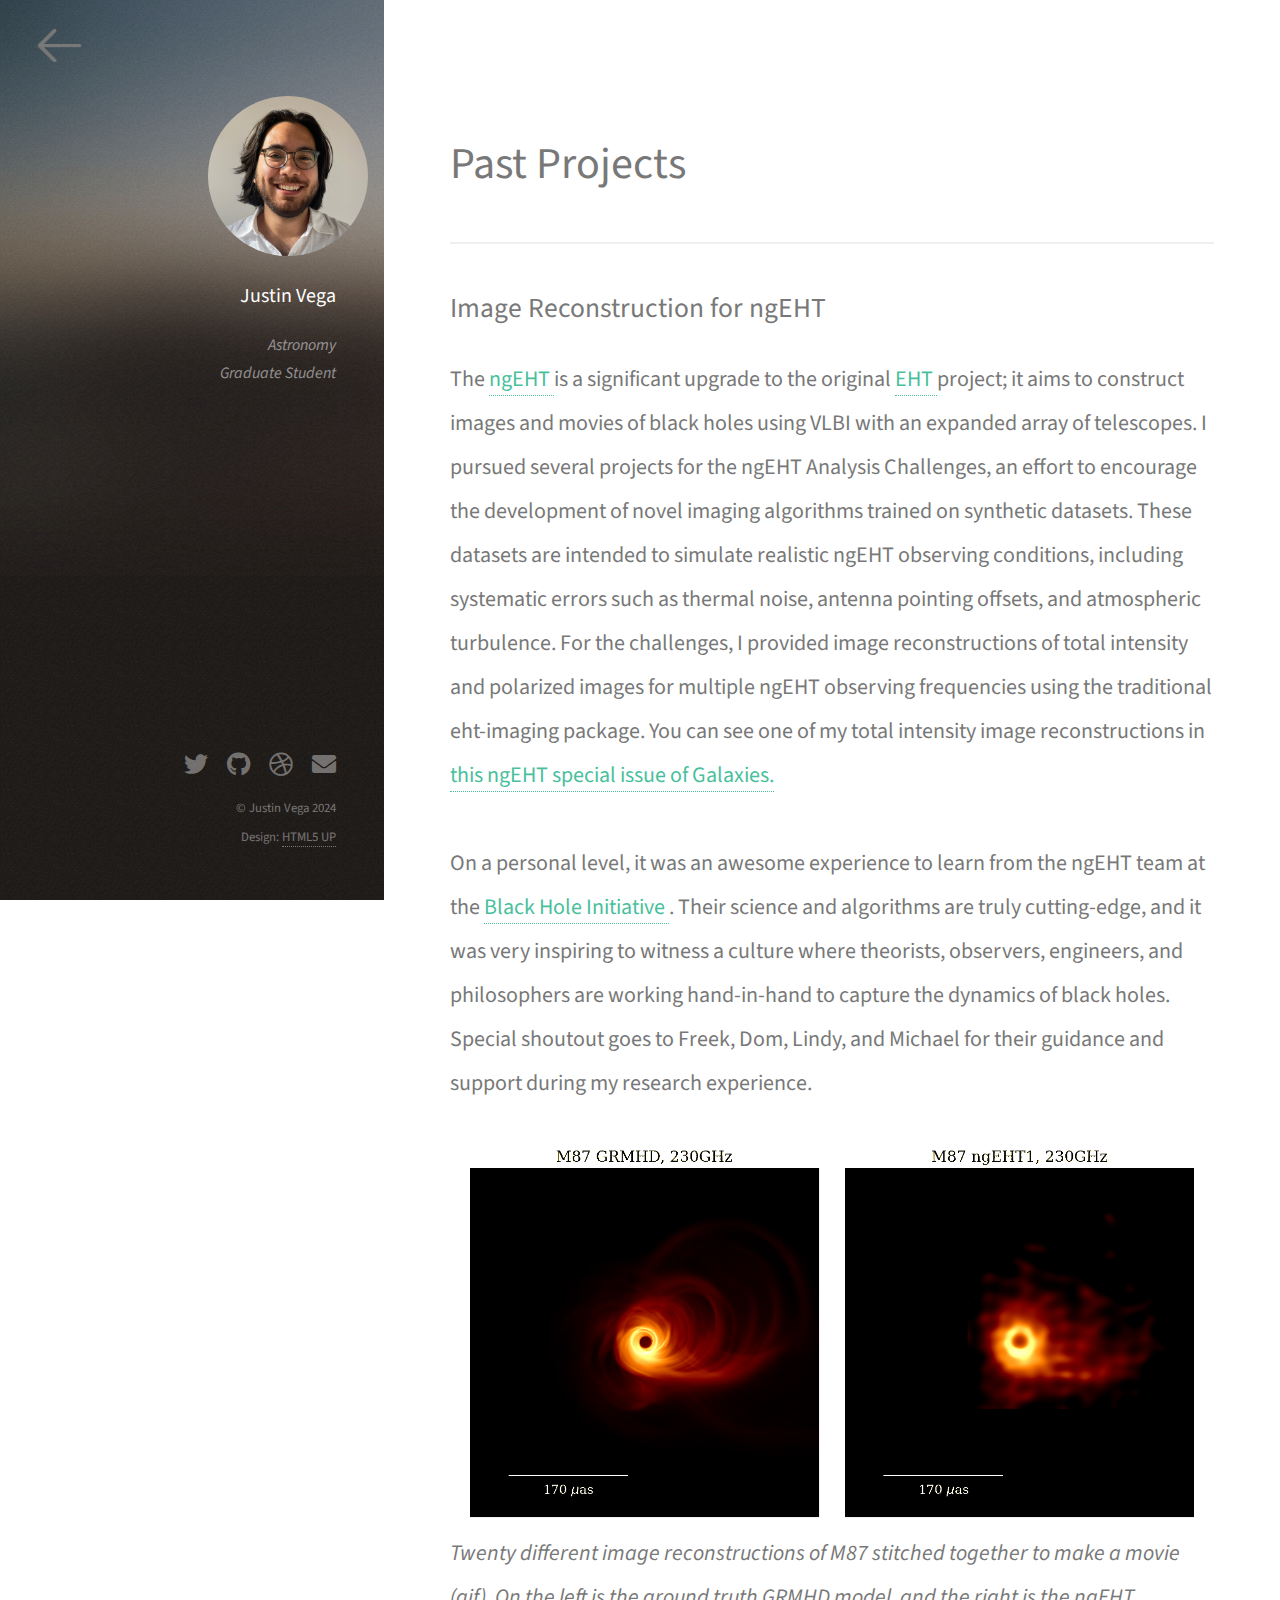
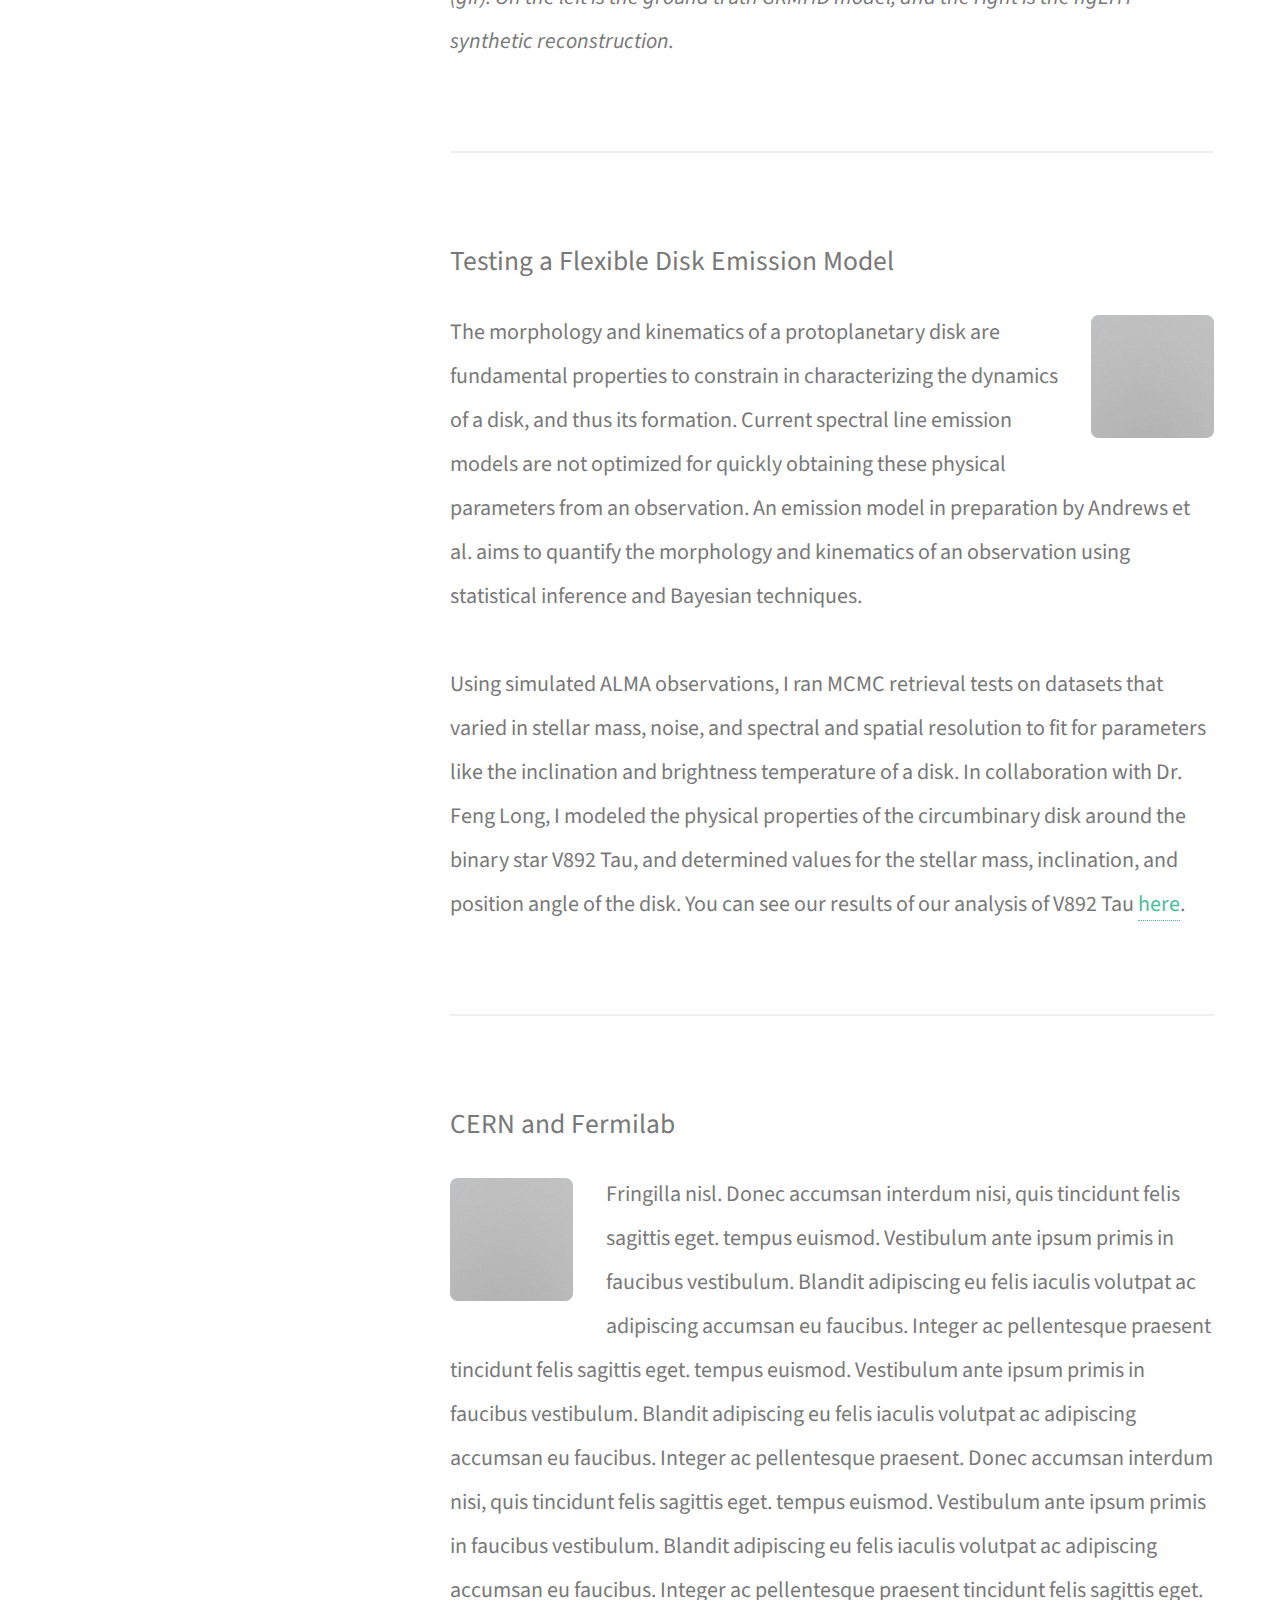
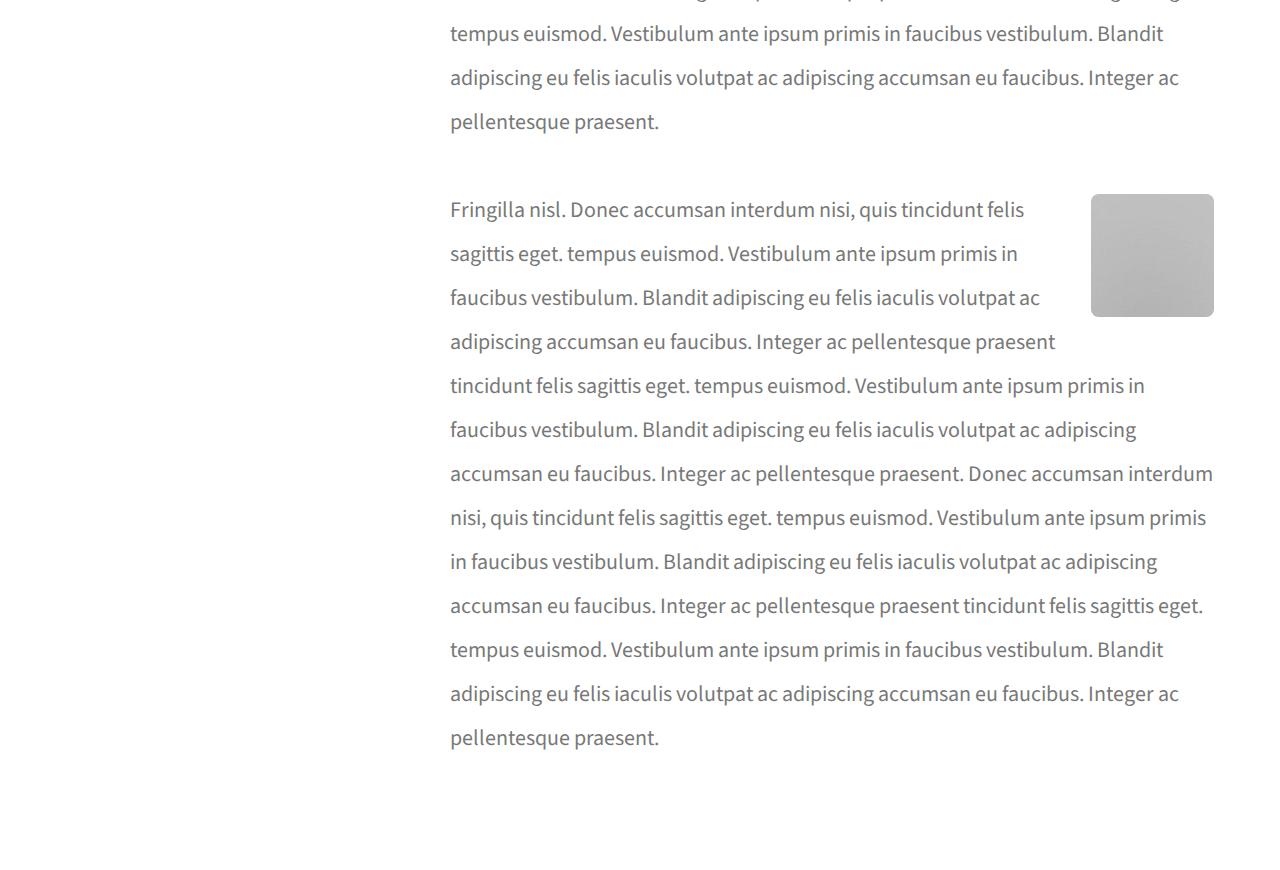
==== research.html @ 3cb940a0 "init" ====
<!DOCTYPE HTML>
<!--
	Strata by HTML5 UP
	html5up.net | @ajlkn
	Free for personal and commercial use under the CCA 3.0 license (html5up.net/license)
-->
<html>
	<head>
		<title>Research</title>
		<meta charset="utf-8" />
		<meta name="viewport" content="width=device-width, initial-scale=1, user-scalable=no" />
		<link rel="stylesheet" href="assets/css/main.css" />
	</head>
	<body class="is-preload">

		<!-- Header -->
		<header id="header">
			<div class="inner">
				<a href="#" class="image avatar"><img src="images/justin.jpg" alt="" /></a>
				<h3>Justin Vega</h3>
				<it>Astronomy<br>Graduate Student</it>
			</div>
		</header>

		<!-- Main -->
			<div id="main">
				<h1><b>Past Projects</b></h1>
				<button class="backbutton" onclick="history.back()"><img src="assets/icons/backarrow.png"></button>
				<section id="EHT">
                    <h3>Image Reconstruction for ngEHT</h3>
                    <p>The <a href="https://ngeht.org/"> ngEHT </a> is a significant upgrade to the original <a href="https://eventhorizontelescope.org/"> EHT </a>project; it aims to construct images and movies of black holes
					using VLBI with an expanded array of telescopes. I pursued several projects for the 
					ngEHT Analysis Challenges, an effort to encourage the development of novel imaging 
					algorithms trained on synthetic datasets. These datasets are intended to simulate 
					realistic ngEHT observing conditions, including systematic errors such as thermal 
					noise, antenna pointing offsets, and atmospheric turbulence. For the challenges, I 
					provided image reconstructions of total intensity and polarized images for multiple 
					ngEHT observing frequencies using the traditional eht-imaging package. You can see one 
					of my total intensity image reconstructions in <a href="https://www.mdpi.com/2075-4434/11/1/12#:~:text=The%20ngEHT%20Analysis%20Challenges%20aim,EHT%20Imaging%20Challenges%20%5B20%5D.">
						this ngEHT special issue of Galaxies. </a>
				
					<br><br>

					On a personal level, it was an awesome experience to learn from the ngEHT team at the <a href="https://bhi.fas.harvard.edu/"> Black Hole Initiative </a>.
					Their science and algorithms are truly cutting-edge, and it was very inspiring to witness a culture where 
					theorists, observers, engineers, and philosophers are working hand-in-hand to capture the dynamics of black holes. 
					Special shoutout goes to Freek, Dom, Lindy, and Michael for their guidance and support during my research experience. 
				</p>
				<div class="box alt">
					<div class="row">
						<img class= "research-img" src="images/fulls/M87_230GHz_ch2.gif" alt="" />
				<p><it>Twenty different image reconstructions of M87 stitched together to make a movie (gif). On the left is the ground truth GRMHD model, and the right is the ngEHT synthetic reconstruction.</it></p>
					</div>
				</div>
				</span>
                </section>

                <section id="disk">
                    <h3>Testing a Flexible Disk Emission Model</h3>
                    <p><span class="image right"><img src="images/avatar.jpg" alt="" />
					</span>The morphology and kinematics of a protoplanetary disk are fundamental properties to constrain in characterizing 
					the dynamics of a disk, and thus its formation. Current spectral line emission models are not optimized for quickly 
					obtaining these physical parameters from an observation. An emission model in preparation by Andrews et al. aims to 
					quantify the morphology and kinematics of an observation using statistical inference and Bayesian techniques. <br> <br>

					Using simulated ALMA observations, I ran MCMC retrieval tests on datasets that varied in stellar mass, noise, and spectral 
					and spatial resolution to fit for parameters like the inclination and brightness temperature of a disk. In collaboration with 
					Dr. Feng Long, I modeled the physical properties of the circumbinary disk around the binary star V892 Tau, and determined values 
					for the stellar mass, inclination, and position angle of the disk. You can see our results of our analysis of V892 Tau <a href="https://iopscience.iop.org/article/10.3847/1538-4357/abff53">here</a>.</p>
                </section>

                <section id="exp-hep">
                    <h3>CERN and Fermilab</h3>
                    <p><span class="image left"><img src="images/avatar.jpg" alt="" /></span>Fringilla nisl. Donec accumsan interdum nisi, quis tincidunt felis sagittis eget. tempus euismod. Vestibulum ante ipsum primis in faucibus vestibulum. Blandit adipiscing eu felis iaculis volutpat ac adipiscing accumsan eu faucibus. Integer ac pellentesque praesent tincidunt felis sagittis eget. tempus euismod. Vestibulum ante ipsum primis in faucibus vestibulum. Blandit adipiscing eu felis iaculis volutpat ac adipiscing accumsan eu faucibus. Integer ac pellentesque praesent. Donec accumsan interdum nisi, quis tincidunt felis sagittis eget. tempus euismod. Vestibulum ante ipsum primis in faucibus vestibulum. Blandit adipiscing eu felis iaculis volutpat ac adipiscing accumsan eu faucibus. Integer ac pellentesque praesent tincidunt felis sagittis eget. tempus euismod. Vestibulum ante ipsum primis in faucibus vestibulum. Blandit adipiscing eu felis iaculis volutpat ac adipiscing accumsan eu faucibus. Integer ac pellentesque praesent.</p>
                    <p><span class="image right"><img src="images/avatar.jpg" alt="" /></span>Fringilla nisl. Donec accumsan interdum nisi, quis tincidunt felis sagittis eget. tempus euismod. Vestibulum ante ipsum primis in faucibus vestibulum. Blandit adipiscing eu felis iaculis volutpat ac adipiscing accumsan eu faucibus. Integer ac pellentesque praesent tincidunt felis sagittis eget. tempus euismod. Vestibulum ante ipsum primis in faucibus vestibulum. Blandit adipiscing eu felis iaculis volutpat ac adipiscing accumsan eu faucibus. Integer ac pellentesque praesent. Donec accumsan interdum nisi, quis tincidunt felis sagittis eget. tempus euismod. Vestibulum ante ipsum primis in faucibus vestibulum. Blandit adipiscing eu felis iaculis volutpat ac adipiscing accumsan eu faucibus. Integer ac pellentesque praesent tincidunt felis sagittis eget. tempus euismod. Vestibulum ante ipsum primis in faucibus vestibulum. Blandit adipiscing eu felis iaculis volutpat ac adipiscing accumsan eu faucibus. Integer ac pellentesque praesent.</p>
                </section>

				<!-- Four -->
				<!--
					<section id="four">
						<h2>Elements</h2>

						<section>
							<h4>Text</h4>
							<p>This is <b>bold</b> and this is <strong>strong</strong>. This is <i>italic</i> and this is <em>emphasized</em>.
							This is <sup>superscript</sup> text and this is <sub>subscript</sub> text.
							This is <u>underlined</u> and this is code: <code>for (;;) { ... }</code>. Finally, <a href="#">this is a link</a>.</p>
							<hr />
							<header>
								<h4>Heading with a Subtitle</h4>
								<p>Lorem ipsum dolor sit amet nullam id egestas urna aliquam</p>
							</header>
							<p>Nunc lacinia ante nunc ac lobortis. Interdum adipiscing gravida odio porttitor sem non mi integer non faucibus ornare mi ut ante amet placerat aliquet. Volutpat eu sed ante lacinia sapien lorem accumsan varius montes viverra nibh in adipiscing blandit tempus accumsan.</p>
							<header>
								<h5>Heading with a Subtitle</h5>
								<p>Lorem ipsum dolor sit amet nullam id egestas urna aliquam</p>
							</header>
							<p>Nunc lacinia ante nunc ac lobortis. Interdum adipiscing gravida odio porttitor sem non mi integer non faucibus ornare mi ut ante amet placerat aliquet. Volutpat eu sed ante lacinia sapien lorem accumsan varius montes viverra nibh in adipiscing blandit tempus accumsan.</p>
							<hr />
							<h2>Heading Level 2</h2>
							<h3>Heading Level 3</h3>
							<h4>Heading Level 4</h4>
							<h5>Heading Level 5</h5>
							<h6>Heading Level 6</h6>
							<hr />
							<h5>Blockquote</h5>
							<blockquote>Fringilla nisl. Donec accumsan interdum nisi, quis tincidunt felis sagittis eget tempus euismod. Vestibulum ante ipsum primis in faucibus vestibulum. Blandit adipiscing eu felis iaculis volutpat ac adipiscing accumsan faucibus. Vestibulum ante ipsum primis in faucibus lorem ipsum dolor sit amet nullam adipiscing eu felis.</blockquote>
							<h5>Preformatted</h5>
							<pre><code>i = 0;

while (!deck.isInOrder()) {
print 'Iteration ' + i;
deck.shuffle();
i++;
}

print 'It took ' + i + ' iterations to sort the deck.';</code></pre>
						</section>

						<section>
							<h4>Lists</h4>
							<div class="row">
								<div class="col-6 col-12-xsmall">
									<h5>Unordered</h5>
									<ul>
										<li>Dolor pulvinar etiam magna etiam.</li>
										<li>Sagittis adipiscing lorem eleifend.</li>
										<li>Felis enim feugiat dolore viverra.</li>
									</ul>
									<h5>Alternate</h5>
									<ul class="alt">
										<li>Dolor pulvinar etiam magna etiam.</li>
										<li>Sagittis adipiscing lorem eleifend.</li>
										<li>Felis enim feugiat dolore viverra.</li>
									</ul>
								</div>
								<div class="col-6 col-12-xsmall">
									<h5>Ordered</h5>
									<ol>
										<li>Dolor pulvinar etiam magna etiam.</li>
										<li>Etiam vel felis at lorem sed viverra.</li>
										<li>Felis enim feugiat dolore viverra.</li>
										<li>Dolor pulvinar etiam magna etiam.</li>
										<li>Etiam vel felis at lorem sed viverra.</li>
										<li>Felis enim feugiat dolore viverra.</li>
									</ol>
									<h5>Icons</h5>
									<ul class="icons">
										<li><a href="#" class="icon brands fa-twitter"><span class="label">Twitter</span></a></li>
										<li><a href="#" class="icon brands fa-facebook-f"><span class="label">Facebook</span></a></li>
										<li><a href="#" class="icon brands fa-instagram"><span class="label">Instagram</span></a></li>
										<li><a href="#" class="icon brands fa-github"><span class="label">Github</span></a></li>
										<li><a href="#" class="icon brands fa-dribbble"><span class="label">Dribbble</span></a></li>
										<li><a href="#" class="icon brands fa-tumblr"><span class="label">Tumblr</span></a></li>
									</ul>
								</div>
							</div>
							<h5>Actions</h5>
							<ul class="actions">
								<li><a href="#" class="button primary">Default</a></li>
								<li><a href="#" class="button">Default</a></li>
							</ul>
							<ul class="actions small">
								<li><a href="#" class="button primary small">Small</a></li>
								<li><a href="#" class="button small">Small</a></li>
							</ul>
							<div class="row">
								<div class="col-6 col-12-small">
									<ul class="actions stacked">
										<li><a href="#" class="button primary">Default</a></li>
										<li><a href="#" class="button">Default</a></li>
									</ul>
								</div>
								<div class="col-6 col-12-small">
									<ul class="actions stacked">
										<li><a href="#" class="button primary small">Small</a></li>
										<li><a href="#" class="button small">Small</a></li>
									</ul>
								</div>
								<div class="col-6 col-12-small">
									<ul class="actions stacked">
										<li><a href="#" class="button primary fit">Default</a></li>
										<li><a href="#" class="button fit">Default</a></li>
									</ul>
								</div>
								<div class="col-6 col-12-small">
									<ul class="actions stacked">
										<li><a href="#" class="button primary small fit">Small</a></li>
										<li><a href="#" class="button small fit">Small</a></li>
									</ul>
								</div>
							</div>
						</section>

						<section>
							<h4>Table</h4>
							<h5>Default</h5>
							<div class="table-wrapper">
								<table>
									<thead>
										<tr>
											<th>Name</th>
											<th>Description</th>
											<th>Price</th>
										</tr>
									</thead>
									<tbody>
										<tr>
											<td>Item One</td>
											<td>Ante turpis integer aliquet porttitor.</td>
											<td>29.99</td>
										</tr>
										<tr>
											<td>Item Two</td>
											<td>Vis ac commodo adipiscing arcu aliquet.</td>
											<td>19.99</td>
										</tr>
										<tr>
											<td>Item Three</td>
											<td> Morbi faucibus arcu accumsan lorem.</td>
											<td>29.99</td>
										</tr>
										<tr>
											<td>Item Four</td>
											<td>Vitae integer tempus condimentum.</td>
											<td>19.99</td>
										</tr>
										<tr>
											<td>Item Five</td>
											<td>Ante turpis integer aliquet porttitor.</td>
											<td>29.99</td>
										</tr>
									</tbody>
									<tfoot>
										<tr>
											<td colspan="2"></td>
											<td>100.00</td>
										</tr>
									</tfoot>
								</table>
							</div>

							<h5>Alternate</h5>
							<div class="table-wrapper">
								<table class="alt">
									<thead>
										<tr>
											<th>Name</th>
											<th>Description</th>
											<th>Price</th>
										</tr>
									</thead>
									<tbody>
										<tr>
											<td>Item One</td>
											<td>Ante turpis integer aliquet porttitor.</td>
											<td>29.99</td>
										</tr>
										<tr>
											<td>Item Two</td>
											<td>Vis ac commodo adipiscing arcu aliquet.</td>
											<td>19.99</td>
										</tr>
										<tr>
											<td>Item Three</td>
											<td> Morbi faucibus arcu accumsan lorem.</td>
											<td>29.99</td>
										</tr>
										<tr>
											<td>Item Four</td>
											<td>Vitae integer tempus condimentum.</td>
											<td>19.99</td>
										</tr>
										<tr>
											<td>Item Five</td>
											<td>Ante turpis integer aliquet porttitor.</td>
											<td>29.99</td>
										</tr>
									</tbody>
									<tfoot>
										<tr>
											<td colspan="2"></td>
											<td>100.00</td>
										</tr>
									</tfoot>
								</table>
							</div>
						</section>

						<section>
							<h4>Buttons</h4>
							<ul class="actions">
								<li><a href="#" class="button primary">Primary</a></li>
								<li><a href="#" class="button">Default</a></li>
							</ul>
							<ul class="actions">
								<li><a href="#" class="button large">Large</a></li>
								<li><a href="#" class="button">Default</a></li>
								<li><a href="#" class="button small">Small</a></li>
							</ul>
							<ul class="actions fit">
								<li><a href="#" class="button primary fit">Fit</a></li>
								<li><a href="#" class="button fit">Fit</a></li>
							</ul>
							<ul class="actions fit small">
								<li><a href="#" class="button primary fit small">Fit + Small</a></li>
								<li><a href="#" class="button fit small">Fit + Small</a></li>
							</ul>
							<ul class="actions">
								<li><a href="#" class="button primary icon solid fa-download">Icon</a></li>
								<li><a href="#" class="button icon solid fa-download">Icon</a></li>
							</ul>
							<ul class="actions">
								<li><span class="button primary disabled">Primary</span></li>
								<li><span class="button disabled">Default</span></li>
							</ul>
						</section>

						<section>
							<h4>Form</h4>
							<form method="post" action="#">
								<div class="row gtr-uniform gtr-50">
									<div class="col-6 col-12-xsmall">
										<input type="text" name="demo-name" id="demo-name" value="" placeholder="Name" />
									</div>
									<div class="col-6 col-12-xsmall">
										<input type="email" name="demo-email" id="demo-email" value="" placeholder="Email" />
									</div>
									<div class="col-12">
										<select name="demo-category" id="demo-category">
											<option value="">- Category -</option>
											<option value="1">Manufacturing</option>
											<option value="1">Shipping</option>
											<option value="1">Administration</option>
											<option value="1">Human Resources</option>
										</select>
									</div>
									<div class="col-4 col-12-small">
										<input type="radio" id="demo-priority-low" name="demo-priority" checked>
										<label for="demo-priority-low">Low Priority</label>
									</div>
									<div class="col-4 col-12-small">
										<input type="radio" id="demo-priority-normal" name="demo-priority">
										<label for="demo-priority-normal">Normal Priority</label>
									</div>
									<div class="col-4 col-12-small">
										<input type="radio" id="demo-priority-high" name="demo-priority">
										<label for="demo-priority-high">High Priority</label>
									</div>
									<div class="col-6 col-12-small">
										<input type="checkbox" id="demo-copy" name="demo-copy">
										<label for="demo-copy">Email me a copy of this message</label>
									</div>
									<div class="col-6 col-12-small">
										<input type="checkbox" id="demo-human" name="demo-human" checked>
										<label for="demo-human">I am a human and not a robot</label>
									</div>
									<div class="col-12">
										<textarea name="demo-message" id="demo-message" placeholder="Enter your message" rows="6"></textarea>
									</div>
									<div class="col-12">
										<ul class="actions">
											<li><input type="submit" value="Send Message" class="primary" /></li>
											<li><input type="reset" value="Reset" /></li>
										</ul>
									</div>
								</div>
							</form>
						</section>

						<section>
							<h4>Image</h4>
							<h5>Fit</h5>
							<div class="box alt">
								<div class="row gtr-50 gtr-uniform">
									<div class="col-12"><span class="image fit"><img src="images/fulls/05.jpg" alt="" /></span></div>
									<div class="col-4"><span class="image fit"><img src="images/thumbs/01.jpg" alt="" /></span></div>
									<div class="col-4"><span class="image fit"><img src="images/thumbs/02.jpg" alt="" /></span></div>
									<div class="col-4"><span class="image fit"><img src="images/thumbs/03.jpg" alt="" /></span></div>
									<div class="col-4"><span class="image fit"><img src="images/thumbs/04.jpg" alt="" /></span></div>
									<div class="col-4"><span class="image fit"><img src="images/thumbs/05.jpg" alt="" /></span></div>
									<div class="col-4"><span class="image fit"><img src="images/thumbs/06.jpg" alt="" /></span></div>
									<div class="col-4"><span class="image fit"><img src="images/thumbs/03.jpg" alt="" /></span></div>
									<div class="col-4"><span class="image fit"><img src="images/thumbs/02.jpg" alt="" /></span></div>
									<div class="col-4"><span class="image fit"><img src="images/thumbs/01.jpg" alt="" /></span></div>
								</div>
							</div>
							<h5>Left &amp; Right</h5>
							<p><span class="image left"><img src="images/avatar.jpg" alt="" /></span>Fringilla nisl. Donec accumsan interdum nisi, quis tincidunt felis sagittis eget. tempus euismod. Vestibulum ante ipsum primis in faucibus vestibulum. Blandit adipiscing eu felis iaculis volutpat ac adipiscing accumsan eu faucibus. Integer ac pellentesque praesent tincidunt felis sagittis eget. tempus euismod. Vestibulum ante ipsum primis in faucibus vestibulum. Blandit adipiscing eu felis iaculis volutpat ac adipiscing accumsan eu faucibus. Integer ac pellentesque praesent. Donec accumsan interdum nisi, quis tincidunt felis sagittis eget. tempus euismod. Vestibulum ante ipsum primis in faucibus vestibulum. Blandit adipiscing eu felis iaculis volutpat ac adipiscing accumsan eu faucibus. Integer ac pellentesque praesent tincidunt felis sagittis eget. tempus euismod. Vestibulum ante ipsum primis in faucibus vestibulum. Blandit adipiscing eu felis iaculis volutpat ac adipiscing accumsan eu faucibus. Integer ac pellentesque praesent.</p>
							<p><span class="image right"><img src="images/avatar.jpg" alt="" /></span>Fringilla nisl. Donec accumsan interdum nisi, quis tincidunt felis sagittis eget. tempus euismod. Vestibulum ante ipsum primis in faucibus vestibulum. Blandit adipiscing eu felis iaculis volutpat ac adipiscing accumsan eu faucibus. Integer ac pellentesque praesent tincidunt felis sagittis eget. tempus euismod. Vestibulum ante ipsum primis in faucibus vestibulum. Blandit adipiscing eu felis iaculis volutpat ac adipiscing accumsan eu faucibus. Integer ac pellentesque praesent. Donec accumsan interdum nisi, quis tincidunt felis sagittis eget. tempus euismod. Vestibulum ante ipsum primis in faucibus vestibulum. Blandit adipiscing eu felis iaculis volutpat ac adipiscing accumsan eu faucibus. Integer ac pellentesque praesent tincidunt felis sagittis eget. tempus euismod. Vestibulum ante ipsum primis in faucibus vestibulum. Blandit adipiscing eu felis iaculis volutpat ac adipiscing accumsan eu faucibus. Integer ac pellentesque praesent.</p>
						</section>

					</section>
				-->

			</div>

		<!-- Footer -->
			<footer id="footer">
				<div class="inner">
					<ul class="icons">
						<li><a href="#" class="icon brands fa-twitter"><span class="label">Twitter</span></a></li>
						<li><a href="#" class="icon brands fa-github"><span class="label">Github</span></a></li>
						<li><a href="#" class="icon brands fa-dribbble"><span class="label">Dribbble</span></a></li>
						<li><a href="#" class="icon solid fa-envelope"><span class="label">Email</span></a></li>
					</ul>
					<ul class="copyright">
						<li>&copy; Justin Vega 2024</li><li>Design: <a href="http://html5up.net">HTML5 UP</a></li>
					</ul>
				</div>
			</footer>

		<!-- Scripts -->
			<script src="assets/js/jquery.min.js"></script>
			<script src="assets/js/jquery.poptrox.min.js"></script>
			<script src="assets/js/browser.min.js"></script>
			<script src="assets/js/breakpoints.min.js"></script>
			<script src="assets/js/util.js"></script>
			<script src="assets/js/main.js"></script>

	</body>
</html>
---- assets/css/main.css ----
@import url("fontawesome-all.min.css");
@import url("https://fonts.googleapis.com/css?family=Source+Sans+Pro:400,400italic");

/*
	Strata by HTML5 UP
	html5up.net | @ajlkn
	Free for personal and commercial use under the CCA 3.0 license (html5up.net/license)
*/

html, body, div, span, applet, object,
iframe, h1, h2, h3, h4, h5, h6, p, blockquote,
pre, a, abbr, acronym, address, big, cite,
code, del, dfn, em, img, ins, kbd, q, s, samp,
small, strike, strong, sub, sup, tt, var, b,
u, i, center, dl, dt, dd, ol, ul, li, fieldset,
form, label, legend, table, caption, tbody,
tfoot, thead, tr, th, td, article, aside,
canvas, details, embed, figure, figcaption,
footer, header, hgroup, menu, nav, output, ruby,
section, summary, time, mark, audio, video {
	margin: 0;
	padding: 0;
	border: 0;
	font-size: 100%;
	font: inherit;
	vertical-align: baseline;}

article, aside, details, figcaption, figure,
footer, header, hgroup, menu, nav, section {
	display: block;}

body {
	line-height: 1;
}

ol, ul {
	list-style: none;
}

blockquote, q {
	quotes: none;
}

	blockquote:before, blockquote:after, q:before, q:after {
		content: '';
		content: none;
	}

table {
	border-collapse: collapse;
	border-spacing: 0;
}

body {
	-webkit-text-size-adjust: none;
}

mark {
	background-color: transparent;
	color: inherit;
}

input::-moz-focus-inner {
	border: 0;
	padding: 0;
}

input, select, textarea {
	-moz-appearance: none;
	-webkit-appearance: none;
	-ms-appearance: none;
	appearance: none;
}

it {
    font-style: italic;
}



/* Basic */

	html {
		box-sizing: border-box;
	}

	*, *:before, *:after {
		box-sizing: inherit;
	}

	body {
		background: #fff;
	}

		body.is-preload *, body.is-preload *:before, body.is-preload *:after {
			-moz-animation: none !important;
			-webkit-animation: none !important;
			-ms-animation: none !important;
			animation: none !important;
			-moz-transition: none !important;
			-webkit-transition: none !important;
			-ms-transition: none !important;
			transition: none !important;
		}

	body, input, select, textarea {
		color: #787878;
		font-family: "Source Sans Pro", Helvetica, sans-serif;
		font-size: 16pt;
		font-weight: 400;
		line-height: 1.75em;
	}

	a {
		-moz-transition: color 0.2s ease-in-out, border-color 0.2s ease-in-out;
		-webkit-transition: color 0.2s ease-in-out, border-color 0.2s ease-in-out;
		-ms-transition: color 0.2s ease-in-out, border-color 0.2s ease-in-out;
		transition: color 0.2s ease-in-out, border-color 0.2s ease-in-out;
		border-bottom: dotted 1px;
		color: #49bf9d;
		text-decoration: none;
	}

		a:hover {
			border-bottom-color: transparent;
			color: #49bf9d !important;
			text-decoration: none;
		}

	strong, b {
		color: #787878;
		font-weight: 400;
	}

	em, i {
		font-style: italic;
	}

	p {
		margin: 0 0 2em 0;
	}

	h1, h2, h3, h4, h5, h6 {
		color: #787878;
		font-weight: 400;
		line-height: 1em;
		margin: 0 0 1em 0;
	}

		h1 a, h2 a, h3 a, h4 a, h5 a, h6 a {
			color: inherit;
			text-decoration: none;
		}

	h1 {
		font-size: 2em;
		line-height: 1.5em;
	}

	h2 {
		font-size: 1.5em;
		line-height: 1.5em;
	}

	h3 {
		font-size: 1.25em;
		line-height: 1.5em;
	}

	h4 {
		font-size: 1.1em;
		line-height: 1.5em;
	}

	h5 {
		font-size: 0.9em;
		line-height: 1.5em;
	}

	h6 {
		font-size: 0.7em;
		line-height: 1.5em;
	}

	sub {
		font-size: 0.8em;
		position: relative;
		top: 0.5em;
	}

	sup {
		font-size: 0.8em;
		position: relative;
		top: -0.5em;
	}

	hr {
		border: 0;
		border-bottom: solid 2px #efefef;
		margin: 2em 0;
	}

		hr.major {
			margin: 3em 0;
		}

	blockquote {
		border-left: solid 6px #efefef;
		font-style: italic;
		margin: 0 0 2em 0;
		padding: 0.5em 0 0.5em 1.5em;
	}

	code {
		background: #f7f7f7;
		border-radius: 0.35em;
		border: solid 2px #efefef;
		font-family: "Courier New", monospace;
		font-size: 0.9em;
		margin: 0 0.25em;
		padding: 0.25em 0.65em;
	}

	pre {
		-webkit-overflow-scrolling: touch;
		font-family: "Courier New", monospace;
		font-size: 0.9em;
		margin: 0 0 2em 0;
	}

		pre code {
			display: block;
			line-height: 1.75em;
			padding: 1em 1.5em;
			overflow-x: auto;
		}

	.align-left {
		text-align: left;
	}

	.align-center {
		text-align: center;
	}

	.align-right {
		text-align: right;
	}

/* Container */

	.container {
		margin: 0 auto;
		max-width: calc(100% - 4em);
		width: 100%;
	}

		.container.xsmall {
			width: 25%;
		}

		.container.small {
			width: 50%;
		}

		.container.medium {
			width: 75%;
		}

		.container.large {
			width: 125%;
		}

		.container.xlarge {
			width: 150%;
		}

		.container.max {
			width: 100%;
		}

		@media screen and (max-width: 980px) {

			.container {
				width: 100% !important;
				max-width: 100% !important;
			}

		}

		@media screen and (max-width: 480px) {

			.container {
				max-width: calc(100% - 3em);
			}

		}

	.research-img



/* Row */

	.row {
		display: flex;
		flex-wrap: wrap;
		box-sizing: border-box;
		align-items: stretch;
	}

		.row > * {
			box-sizing: border-box;
		}

		.row.gtr-uniform > * > :last-child {
			margin-bottom: 0;
		}

		.row.aln-left {
			justify-content: flex-start;
		}

		.row.aln-center {
			justify-content: center;
		}

		.row.aln-right {
			justify-content: flex-end;
		}

		.row.aln-top {
			align-items: flex-start;
		}

		.row.aln-middle {
			align-items: center;
		}

		.row.aln-bottom {
			align-items: flex-end;
		}

		.row > .imp {
			order: -1;
		}

		.row > .col-1 {
			width: 8.33333%;
		}

		.row > .off-1 {
			margin-left: 8.33333%;
		}

		.row > .col-2 {
			width: 16.66667%;
		}

		.row > .off-2 {
			margin-left: 16.66667%;
		}

		.row > .col-3 {
			width: 25%;
		}

		.row > .off-3 {
			margin-left: 25%;
		}

		.row > .col-4 {
			width: 33.33333%;
		}

		.row > .off-4 {
			margin-left: 33.33333%;
		}

		.row > .col-5 {
			width: 41.66667%;
		}

		.row > .off-5 {
			margin-left: 41.66667%;
		}

		.row > .col-6 {
			width: 50%;
		}

		.row > .off-6 {
			margin-left: 50%;
		}

		.row > .col-7 {
			width: 58.33333%;
		}

		.row > .off-7 {
			margin-left: 58.33333%;
		}

		.row > .col-8 {
			width: 66.66667%;
		}

		.row > .off-8 {
			margin-left: 66.66667%;
		}

		.row > .col-9 {
			width: 75%;
		}

		.row > .off-9 {
			margin-left: 75%;
		}

		.row > .col-10 {
			width: 83.33333%;
		}

		.row > .off-10 {
			margin-left: 83.33333%;
		}

		.row > .col-11 {
			width: 91.66667%;
		}

		.row > .off-11 {
			margin-left: 91.66667%;
		}

		.row > .col-12 {
			width: 100%;
		}

		.row > .off-12 {
			margin-left: 100%;
		}

		.row.gtr-0 {
			margin-top: 0;
			margin-left: 0em;
		}

			.row.gtr-0 > * {
				padding: 0 0 0 0em;
			}

			.row.gtr-0.gtr-uniform {
				margin-top: 0em;
			}

				.row.gtr-0.gtr-uniform > * {
					padding-top: 0em;
				}

		.row.gtr-25 {
			margin-top: 0;
			margin-left: -0.625em;
		}

			.row.gtr-25 > * {
				padding: 0 0 0 0.625em;
			}

			.row.gtr-25.gtr-uniform {
				margin-top: -0.625em;
			}

				.row.gtr-25.gtr-uniform > * {
					padding-top: 0.625em;
				}

		.row.gtr-50 {
			margin-top: 0;
			margin-left: -1.25em;
		}

			.row.gtr-50 > * {
				padding: 0 0 0 1.25em;
			}

			.row.gtr-50.gtr-uniform {
				margin-top: -1.25em;
			}

				.row.gtr-50.gtr-uniform > * {
					padding-top: 1.25em;
					height: 10%;
				}

		.row {
			margin-top: 0;
			margin-left: -2.5em;
		}

			.row > * {
				padding: 0 0 0 2.5em;
			}

			.row.gtr-uniform {
				margin-top: -2.5em;
			}

				.row.gtr-uniform > * {
					padding-top: 2.5em;
				}

		.row.gtr-150 {
			margin-top: 0;
			margin-left: -3.75em;
		}

			.row.gtr-150 > * {
				padding: 0 0 0 3.75em;
			}

			.row.gtr-150.gtr-uniform {
				margin-top: -3.75em;
			}

				.row.gtr-150.gtr-uniform > * {
					padding-top: 3.75em;
				}

		.row.gtr-200 {
			margin-top: 0;
			margin-left: -5em;
		}

			.row.gtr-200 > * {
				padding: 0 0 0 5em;
			}

			.row.gtr-200.gtr-uniform {
				margin-top: -5em;
			}

				.row.gtr-200.gtr-uniform > * {
					padding-top: 5em;
				}

		@media screen and (max-width: 1800px) {

			.row {
				display: flex;
				flex-wrap: wrap;
				box-sizing: border-box;
				align-items: stretch;
			}

				.row > * {
					box-sizing: border-box;
				}

				.row.gtr-uniform > * > :last-child {
					margin-bottom: 0;
				}

				.row.aln-left {
					justify-content: flex-start;
				}

				.row.aln-center {
					justify-content: center;
				}

				.row.aln-right {
					justify-content: flex-end;
				}

				.row.aln-top {
					align-items: flex-start;
				}

				.row.aln-middle {
					align-items: center;
				}

				.row.aln-bottom {
					align-items: flex-end;
				}

				.row > .imp-xlarge {
					order: -1;
				}

				.row > .col-1-xlarge {
					width: 8.33333%;
				}

				.row > .off-1-xlarge {
					margin-left: 8.33333%;
				}

				.row > .col-2-xlarge {
					width: 16.66667%;
				}

				.row > .off-2-xlarge {
					margin-left: 16.66667%;
				}

				.row > .col-3-xlarge {
					width: 25%;
				}

				.row > .off-3-xlarge {
					margin-left: 25%;
				}

				.row > .col-4-xlarge {
					width: 33.33333%;
				}

				.row > .off-4-xlarge {
					margin-left: 33.33333%;
				}

				.row > .col-5-xlarge {
					width: 41.66667%;
				}

				.row > .off-5-xlarge {
					margin-left: 41.66667%;
				}

				.row > .col-6-xlarge {
					width: 50%;
				}

				.row > .off-6-xlarge {
					margin-left: 50%;
				}

				.row > .col-7-xlarge {
					width: 58.33333%;
				}

				.row > .off-7-xlarge {
					margin-left: 58.33333%;
				}

				.row > .col-8-xlarge {
					width: 66.66667%;
				}

				.row > .off-8-xlarge {
					margin-left: 66.66667%;
				}

				.row > .col-9-xlarge {
					width: 75%;
				}

				.row > .off-9-xlarge {
					margin-left: 75%;
				}

				.row > .col-10-xlarge {
					width: 83.33333%;
				}

				.row > .off-10-xlarge {
					margin-left: 83.33333%;
				}

				.row > .col-11-xlarge {
					width: 91.66667%;
				}

				.row > .off-11-xlarge {
					margin-left: 91.66667%;
				}

				.row > .col-12-xlarge {
					width: 100%;
				}

				.row > .off-12-xlarge {
					margin-left: 100%;
				}

				.row.gtr-0 {
					margin-top: 0;
					margin-left: 0em;
				}

					.row.gtr-0 > * {
						padding: 0 0 0 0em;
					}

					.row.gtr-0.gtr-uniform {
						margin-top: 0em;
					}

						.row.gtr-0.gtr-uniform > * {
							padding-top: 0em;
						}

				.row.gtr-25 {
					margin-top: 0;
					margin-left: -0.625em;
				}

					.row.gtr-25 > * {
						padding: 0 0 0 0.625em;
					}

					.row.gtr-25.gtr-uniform {
						margin-top: -0.625em;
					}

						.row.gtr-25.gtr-uniform > * {
							padding-top: 0.625em;
						}

				.row.gtr-50 {
					margin-top: 0;
					margin-left: -1.25em;
				}

					.row.gtr-50 > * {
						padding: 0 0 0 1.25em;
					}

					.row.gtr-50.gtr-uniform {
						margin-top: -1.25em;
					}

						.row.gtr-50.gtr-uniform > * {
							padding-top: 1.25em;
						}

				.row {
					margin-top: 0;
					margin-left: -2.5em;
				}

					.row > * {
						padding: 0 0 0 2.5em;
					}

					.row.gtr-uniform {
						margin-top: -2.5em;
					}

						.row.gtr-uniform > * {
							padding-top: 2.5em;
						}

				.row.gtr-150 {
					margin-top: 0;
					margin-left: -3.75em;
				}

					.row.gtr-150 > * {
						padding: 0 0 0 3.75em;
					}

					.row.gtr-150.gtr-uniform {
						margin-top: -3.75em;
					}

						.row.gtr-150.gtr-uniform > * {
							padding-top: 3.75em;
						}

				.row.gtr-200 {
					margin-top: 0;
					margin-left: -5em;
				}

					.row.gtr-200 > * {
						padding: 0 0 0 5em;
					}

					.row.gtr-200.gtr-uniform {
						margin-top: -5em;
					}

						.row.gtr-200.gtr-uniform > * {
							padding-top: 5em;
						}

		}

		@media screen and (max-width: 1280px) {

			.row {
				display: flex;
				flex-wrap: wrap;
				box-sizing: border-box;
				align-items: stretch;
			}

				.row > * {
					box-sizing: border-box;
				}

				.row.gtr-uniform > * > :last-child {
					margin-bottom: 0;
				}

				.row.aln-left {
					justify-content: flex-start;
				}

				.row.aln-center {
					justify-content: center;
				}

				.row.aln-right {
					justify-content: flex-end;
				}

				.row.aln-top {
					align-items: flex-start;
				}

				.row.aln-middle {
					align-items: center;
				}

				.row.aln-bottom {
					align-items: flex-end;
				}

				.row > .imp-large {
					order: -1;
				}

				.row > .col-1-large {
					width: 8.33333%;
				}

				.row > .off-1-large {
					margin-left: 8.33333%;
				}

				.row > .col-2-large {
					width: 16.66667%;
				}

				.row > .off-2-large {
					margin-left: 16.66667%;
				}

				.row > .col-3-large {
					width: 25%;
				}

				.row > .off-3-large {
					margin-left: 25%;
				}

				.row > .col-4-large {
					width: 33.33333%;
				}

				.row > .off-4-large {
					margin-left: 33.33333%;
				}

				.row > .col-5-large {
					width: 41.66667%;
				}

				.row > .off-5-large {
					margin-left: 41.66667%;
				}

				.row > .col-6-large {
					width: 50%;
				}

				.row > .off-6-large {
					margin-left: 50%;
				}

				.row > .col-7-large {
					width: 58.33333%;
				}

				.row > .off-7-large {
					margin-left: 58.33333%;
				}

				.row > .col-8-large {
					width: 66.66667%;
				}

				.row > .off-8-large {
					margin-left: 66.66667%;
				}

				.row > .col-9-large {
					width: 75%;
				}

				.row > .off-9-large {
					margin-left: 75%;
				}

				.row > .col-10-large {
					width: 83.33333%;
				}

				.row > .off-10-large {
					margin-left: 83.33333%;
				}

				.row > .col-11-large {
					width: 91.66667%;
				}

				.row > .off-11-large {
					margin-left: 91.66667%;
				}

				.row > .col-12-large {
					width: 100%;
				}

				.row > .off-12-large {
					margin-left: 100%;
				}

				.row.gtr-0 {
					margin-top: 0;
					margin-left: 0em;
				}

					.row.gtr-0 > * {
						padding: 0 0 0 0em;
					}

					.row.gtr-0.gtr-uniform {
						margin-top: 0em;
					}

						.row.gtr-0.gtr-uniform > * {
							padding-top: 0em;
						}

				.row.gtr-25 {
					margin-top: 0;
					margin-left: -0.5em;
				}

					.row.gtr-25 > * {
						padding: 0 0 0 0.5em;
					}

					.row.gtr-25.gtr-uniform {
						margin-top: -0.5em;
					}

						.row.gtr-25.gtr-uniform > * {
							padding-top: 0.5em;
						}

				.row.gtr-50 {
					margin-top: 0;
					margin-left: -1em;
				}

					.row.gtr-50 > * {
						padding: 0 0 0 1em;
					}

					.row.gtr-50.gtr-uniform {
						margin-top: -1em;
					}

						.row.gtr-50.gtr-uniform > * {
							padding-top: 1em;
						}

				.row {
					margin-top: 0;
					margin-left: -2em;
				}

					.row > * {
						padding: 0 0 0 2em;
					}

					.row.gtr-uniform {
						margin-top: -2em;
					}

						.row.gtr-uniform > * {
							padding-top: 2em;
						}

				.row.gtr-150 {
					margin-top: 0;
					margin-left: -3em;
				}

					.row.gtr-150 > * {
						padding: 0 0 0 3em;
					}

					.row.gtr-150.gtr-uniform {
						margin-top: -3em;
					}

						.row.gtr-150.gtr-uniform > * {
							padding-top: 3em;
						}

				.row.gtr-200 {
					margin-top: 0;
					margin-left: -4em;
				}

					.row.gtr-200 > * {
						padding: 0 0 0 4em;
					}

					.row.gtr-200.gtr-uniform {
						margin-top: -4em;
					}

						.row.gtr-200.gtr-uniform > * {
							padding-top: 4em;
						}

		}

		@media screen and (max-width: 980px) {

			.row {
				display: flex;
				flex-wrap: wrap;
				box-sizing: border-box;
				align-items: stretch;
			}

				.row > * {
					box-sizing: border-box;
				}

				.row.gtr-uniform > * > :last-child {
					margin-bottom: 0;
				}

				.row.aln-left {
					justify-content: flex-start;
				}

				.row.aln-center {
					justify-content: center;
				}

				.row.aln-right {
					justify-content: flex-end;
				}

				.row.aln-top {
					align-items: flex-start;
				}

				.row.aln-middle {
					align-items: center;
				}

				.row.aln-bottom {
					align-items: flex-end;
				}

				.row > .imp-medium {
					order: -1;
				}

				.row > .col-1-medium {
					width: 8.33333%;
				}

				.row > .off-1-medium {
					margin-left: 8.33333%;
				}

				.row > .col-2-medium {
					width: 16.66667%;
				}

				.row > .off-2-medium {
					margin-left: 16.66667%;
				}

				.row > .col-3-medium {
					width: 25%;
				}

				.row > .off-3-medium {
					margin-left: 25%;
				}

				.row > .col-4-medium {
					width: 33.33333%;
				}

				.row > .off-4-medium {
					margin-left: 33.33333%;
				}

				.row > .col-5-medium {
					width: 41.66667%;
				}

				.row > .off-5-medium {
					margin-left: 41.66667%;
				}

				.row > .col-6-medium {
					width: 50%;
				}

				.row > .off-6-medium {
					margin-left: 50%;
				}

				.row > .col-7-medium {
					width: 58.33333%;
				}

				.row > .off-7-medium {
					margin-left: 58.33333%;
				}

				.row > .col-8-medium {
					width: 66.66667%;
				}

				.row > .off-8-medium {
					margin-left: 66.66667%;
				}

				.row > .col-9-medium {
					width: 75%;
				}

				.row > .off-9-medium {
					margin-left: 75%;
				}

				.row > .col-10-medium {
					width: 83.33333%;
				}

				.row > .off-10-medium {
					margin-left: 83.33333%;
				}

				.row > .col-11-medium {
					width: 91.66667%;
				}

				.row > .off-11-medium {
					margin-left: 91.66667%;
				}

				.row > .col-12-medium {
					width: 100%;
				}

				.row > .off-12-medium {
					margin-left: 100%;
				}

				.row.gtr-0 {
					margin-top: 0;
					margin-left: 0em;
				}

					.row.gtr-0 > * {
						padding: 0 0 0 0em;
					}

					.row.gtr-0.gtr-uniform {
						margin-top: 0em;
					}

						.row.gtr-0.gtr-uniform > * {
							padding-top: 0em;
						}

				.row.gtr-25 {
					margin-top: 0;
					margin-left: -0.5em;
				}

					.row.gtr-25 > * {
						padding: 0 0 0 0.5em;
					}

					.row.gtr-25.gtr-uniform {
						margin-top: -0.5em;
					}

						.row.gtr-25.gtr-uniform > * {
							padding-top: 0.5em;
						}

				.row.gtr-50 {
					margin-top: 0;
					margin-left: -1em;
				}

					.row.gtr-50 > * {
						padding: 0 0 0 1em;
					}

					.row.gtr-50.gtr-uniform {
						margin-top: -1em;
					}

						.row.gtr-50.gtr-uniform > * {
							padding-top: 1em;
						}

				.row {
					margin-top: 0;
					margin-left: -2em;
				}

					.row > * {
						padding: 0 0 0 2em;
					}

					.row.gtr-uniform {
						margin-top: -2em;
					}

						.row.gtr-uniform > * {
							padding-top: 2em;
						}

				.row.gtr-150 {
					margin-top: 0;
					margin-left: -3em;
				}

					.row.gtr-150 > * {
						padding: 0 0 0 3em;
					}

					.row.gtr-150.gtr-uniform {
						margin-top: -3em;
					}

						.row.gtr-150.gtr-uniform > * {
							padding-top: 3em;
						}

				.row.gtr-200 {
					margin-top: 0;
					margin-left: -4em;
				}

					.row.gtr-200 > * {
						padding: 0 0 0 4em;
					}

					.row.gtr-200.gtr-uniform {
						margin-top: -4em;
					}

						.row.gtr-200.gtr-uniform > * {
							padding-top: 4em;
						}

		}

		@media screen and (max-width: 736px) {

			.row {
				display: flex;
				flex-wrap: wrap;
				box-sizing: border-box;
				align-items: stretch;
			}

				.row > * {
					box-sizing: border-box;
				}

				.row.gtr-uniform > * > :last-child {
					margin-bottom: 0;
				}

				.row.aln-left {
					justify-content: flex-start;
				}

				.row.aln-center {
					justify-content: center;
				}

				.row.aln-right {
					justify-content: flex-end;
				}

				.row.aln-top {
					align-items: flex-start;
				}

				.row.aln-middle {
					align-items: center;
				}

				.row.aln-bottom {
					align-items: flex-end;
				}

				.row > .imp-small {
					order: -1;
				}

				.row > .col-1-small {
					width: 8.33333%;
				}

				.row > .off-1-small {
					margin-left: 8.33333%;
				}

				.row > .col-2-small {
					width: 16.66667%;
				}

				.row > .off-2-small {
					margin-left: 16.66667%;
				}

				.row > .col-3-small {
					width: 25%;
				}

				.row > .off-3-small {
					margin-left: 25%;
				}

				.row > .col-4-small {
					width: 33.33333%;
				}

				.row > .off-4-small {
					margin-left: 33.33333%;
				}

				.row > .col-5-small {
					width: 41.66667%;
				}

				.row > .off-5-small {
					margin-left: 41.66667%;
				}

				.row > .col-6-small {
					width: 50%;
				}

				.row > .off-6-small {
					margin-left: 50%;
				}

				.row > .col-7-small {
					width: 58.33333%;
				}

				.row > .off-7-small {
					margin-left: 58.33333%;
				}

				.row > .col-8-small {
					width: 66.66667%;
				}

				.row > .off-8-small {
					margin-left: 66.66667%;
				}

				.row > .col-9-small {
					width: 75%;
				}

				.row > .off-9-small {
					margin-left: 75%;
				}

				.row > .col-10-small {
					width: 83.33333%;
				}

				.row > .off-10-small {
					margin-left: 83.33333%;
				}

				.row > .col-11-small {
					width: 91.66667%;
				}

				.row > .off-11-small {
					margin-left: 91.66667%;
				}

				.row > .col-12-small {
					width: 100%;
				}

				.row > .off-12-small {
					margin-left: 100%;
				}

				.row.gtr-0 {
					margin-top: 0;
					margin-left: 0em;
				}

					.row.gtr-0 > * {
						padding: 0 0 0 0em;
					}

					.row.gtr-0.gtr-uniform {
						margin-top: 0em;
					}

						.row.gtr-0.gtr-uniform > * {
							padding-top: 0em;
						}

				.row.gtr-25 {
					margin-top: 0;
					margin-left: -0.375em;
				}

					.row.gtr-25 > * {
						padding: 0 0 0 0.375em;
					}

					.row.gtr-25.gtr-uniform {
						margin-top: -0.375em;
					}

						.row.gtr-25.gtr-uniform > * {
							padding-top: 0.375em;
						}

				.row.gtr-50 {
					margin-top: 0;
					margin-left: -0.75em;
				}

					.row.gtr-50 > * {
						padding: 0 0 0 0.75em;
					}

					.row.gtr-50.gtr-uniform {
						margin-top: -0.75em;
					}

						.row.gtr-50.gtr-uniform > * {
							padding-top: 0.75em;
						}

				.row {
					margin-top: 0;
					margin-left: -1.5em;
				}

					.row > * {
						padding: 0 0 0 1.5em;
					}

					.row.gtr-uniform {
						margin-top: -1.5em;
					}

						.row.gtr-uniform > * {
							padding-top: 1.5em;
						}

				.row.gtr-150 {
					margin-top: 0;
					margin-left: -2.25em;
				}

					.row.gtr-150 > * {
						padding: 0 0 0 2.25em;
					}

					.row.gtr-150.gtr-uniform {
						margin-top: -2.25em;
					}

						.row.gtr-150.gtr-uniform > * {
							padding-top: 2.25em;
						}

				.row.gtr-200 {
					margin-top: 0;
					margin-left: -3em;
				}

					.row.gtr-200 > * {
						padding: 0 0 0 3em;
					}

					.row.gtr-200.gtr-uniform {
						margin-top: -3em;
					}

						.row.gtr-200.gtr-uniform > * {
							padding-top: 3em;
						}

		}

		@media screen and (max-width: 480px) {

			.row {
				display: flex;
				flex-wrap: wrap;
				box-sizing: border-box;
				align-items: stretch;
			}

				.row > * {
					box-sizing: border-box;
				}

				.row.gtr-uniform > * > :last-child {
					margin-bottom: 0;
				}

				.row.aln-left {
					justify-content: flex-start;
				}

				.row.aln-center {
					justify-content: center;
				}

				.row.aln-right {
					justify-content: flex-end;
				}

				.row.aln-top {
					align-items: flex-start;
				}

				.row.aln-middle {
					align-items: center;
				}

				.row.aln-bottom {
					align-items: flex-end;
				}

				.row > .imp-xsmall {
					order: -1;
				}

				.row > .col-1-xsmall {
					width: 8.33333%;
				}

				.row > .off-1-xsmall {
					margin-left: 8.33333%;
				}

				.row > .col-2-xsmall {
					width: 16.66667%;
				}

				.row > .off-2-xsmall {
					margin-left: 16.66667%;
				}

				.row > .col-3-xsmall {
					width: 25%;
				}

				.row > .off-3-xsmall {
					margin-left: 25%;
				}

				.row > .col-4-xsmall {
					width: 33.33333%;
				}

				.row > .off-4-xsmall {
					margin-left: 33.33333%;
				}

				.row > .col-5-xsmall {
					width: 41.66667%;
				}

				.row > .off-5-xsmall {
					margin-left: 41.66667%;
				}

				.row > .col-6-xsmall {
					width: 50%;
				}

				.row > .off-6-xsmall {
					margin-left: 50%;
				}

				.row > .col-7-xsmall {
					width: 58.33333%;
				}

				.row > .off-7-xsmall {
					margin-left: 58.33333%;
				}

				.row > .col-8-xsmall {
					width: 66.66667%;
				}

				.row > .off-8-xsmall {
					margin-left: 66.66667%;
				}

				.row > .col-9-xsmall {
					width: 75%;
				}

				.row > .off-9-xsmall {
					margin-left: 75%;
				}

				.row > .col-10-xsmall {
					width: 83.33333%;
				}

				.row > .off-10-xsmall {
					margin-left: 83.33333%;
				}

				.row > .col-11-xsmall {
					width: 91.66667%;
				}

				.row > .off-11-xsmall {
					margin-left: 91.66667%;
				}

				.row > .col-12-xsmall {
					width: 100%;
				}

				.row > .off-12-xsmall {
					margin-left: 100%;
				}

				.row.gtr-0 {
					margin-top: 0;
					margin-left: 0em;
				}

					.row.gtr-0 > * {
						padding: 0 0 0 0em;
					}

					.row.gtr-0.gtr-uniform {
						margin-top: 0em;
					}

						.row.gtr-0.gtr-uniform > * {
							padding-top: 0em;
						}

				.row.gtr-25 {
					margin-top: 0;
					margin-left: -0.375em;
				}

					.row.gtr-25 > * {
						padding: 0 0 0 0.375em;
					}

					.row.gtr-25.gtr-uniform {
						margin-top: -0.375em;
					}

						.row.gtr-25.gtr-uniform > * {
							padding-top: 0.375em;
						}

				.row.gtr-50 {
					margin-top: 0;
					margin-left: -0.75em;
				}

					.row.gtr-50 > * {
						padding: 0 0 0 0.75em;
					}

					.row.gtr-50.gtr-uniform {
						margin-top: -0.75em;
					}

						.row.gtr-50.gtr-uniform > * {
							padding-top: 0.75em;
						}

				.row {
					margin-top: 0;
					margin-left: -1.5em;
				}

					.row > * {
						padding: 0 0 0 1.5em;
					}

					.row.gtr-uniform {
						margin-top: -1.5em;
					}

						.row.gtr-uniform > * {
							padding-top: 1.5em;
						}

				.row.gtr-150 {
					margin-top: 0;
					margin-left: -2.25em;
				}

					.row.gtr-150 > * {
						padding: 0 0 0 2.25em;
					}

					.row.gtr-150.gtr-uniform {
						margin-top: -2.25em;
					}

						.row.gtr-150.gtr-uniform > * {
							padding-top: 2.25em;
						}

				.row.gtr-200 {
					margin-top: 0;
					margin-left: -3em;
				}

					.row.gtr-200 > * {
						padding: 0 0 0 3em;
					}

					.row.gtr-200.gtr-uniform {
						margin-top: -3em;
					}

						.row.gtr-200.gtr-uniform > * {
							padding-top: 3em;
						}

		}

	#EHT {
		margin: 0 !important;
		padding: 2em 0 0 0 !important;
	}



/* Section/Article */

	section.special, article.special {
		text-align: center;
	}

	header p {
		color: #b2b2b2;
		position: relative;
		margin: 0 0 1.5em 0;
	}

	header h2 + p {
		font-size: 1.25em;
		margin-top: -1em;
		line-height: 1.5em;
	}

	header h3 + p {
		font-size: 1.1em;
		margin-top: -0.8em;
		line-height: 1.5em;
	}

	header h4 + p,
	header h5 + p,
	header h6 + p {
		font-size: 0.9em;
		margin-top: -0.6em;
		line-height: 1.5em;
	}

	header.major h2 {
		font-size: 2em;
	}

/* Form */

	form {
		margin: 0 0 2em 0;
	}

	label {
		color: #787878;
		display: block;
		font-size: 0.9em;
		font-weight: 400;
		margin: 0 0 1em 0;
	}

	input[type="text"],
	input[type="password"],
	input[type="email"],
	select,
	textarea {
		-moz-appearance: none;
		-webkit-appearance: none;
		-ms-appearance: none;
		appearance: none;
		background: #f7f7f7;
		border-radius: 0.35em;
		border: solid 2px transparent;
		color: inherit;
		display: block;
		outline: 0;
		padding: 0 0.75em;
		text-decoration: none;
		width: 100%;
	}

		input[type="text"]:invalid,
		input[type="password"]:invalid,
		input[type="email"]:invalid,
		select:invalid,
		textarea:invalid {
			box-shadow: none;
		}

		input[type="text"]:focus,
		input[type="password"]:focus,
		input[type="email"]:focus,
		select:focus,
		textarea:focus {
			border-color: #49bf9d;
		}

	select {
		background-image: url("data:image/svg+xml;charset=utf8,%3Csvg xmlns='http://www.w3.org/2000/svg' width='40' height='40' preserveAspectRatio='none' viewBox='0 0 40 40'%3E%3Cpath d='M9.4,12.3l10.4,10.4l10.4-10.4c0.2-0.2,0.5-0.4,0.9-0.4c0.3,0,0.6,0.1,0.9,0.4l3.3,3.3c0.2,0.2,0.4,0.5,0.4,0.9 c0,0.4-0.1,0.6-0.4,0.9L20.7,31.9c-0.2,0.2-0.5,0.4-0.9,0.4c-0.3,0-0.6-0.1-0.9-0.4L4.3,17.3c-0.2-0.2-0.4-0.5-0.4-0.9 c0-0.4,0.1-0.6,0.4-0.9l3.3-3.3c0.2-0.2,0.5-0.4,0.9-0.4S9.1,12.1,9.4,12.3z' fill='%23dfdfdf' /%3E%3C/svg%3E");
		background-size: 1.25rem;
		background-repeat: no-repeat;
		background-position: calc(100% - 1rem) center;
		height: 2.75em;
		padding-right: 2.75em;
		text-overflow: ellipsis;
	}

		select option {
			color: #787878;
			background: #fff;
		}

		select:focus::-ms-value {
			background-color: transparent;
		}

		select::-ms-expand {
			display: none;
		}

	input[type="text"],
	input[type="password"],
	input[type="email"],
	select {
		height: 2.75em;
	}

	textarea {
		padding: 0.75em;
	}

	input[type="checkbox"],
	input[type="radio"] {
		-moz-appearance: none;
		-webkit-appearance: none;
		-ms-appearance: none;
		appearance: none;
		display: block;
		float: left;
		margin-right: -2em;
		opacity: 0;
		width: 1em;
		z-index: -1;
	}

		input[type="checkbox"] + label,
		input[type="radio"] + label {
			text-decoration: none;
			color: #a2a2a2;
			cursor: pointer;
			display: inline-block;
			font-size: 1em;
			font-weight: 400;
			padding-left: 2.4em;
			padding-right: 0.75em;
			position: relative;
		}

			input[type="checkbox"] + label:before,
			input[type="radio"] + label:before {
				-moz-osx-font-smoothing: grayscale;
				-webkit-font-smoothing: antialiased;
				display: inline-block;
				font-style: normal;
				font-variant: normal;
				text-rendering: auto;
				line-height: 1;
				text-transform: none !important;
				font-family: 'Font Awesome 5 Free';
				font-weight: 900;
			}

			input[type="checkbox"] + label:before,
			input[type="radio"] + label:before {
				background: #f7f7f7;
				border-radius: 0.35em;
				border: solid 2px transparent;
				content: '';
				display: inline-block;
				font-size: 0.8em;
				height: 2.0625em;
				left: 0;
				line-height: 1.85625em;
				position: absolute;
				text-align: center;
				top: 0;
				width: 2.0625em;
			}

		input[type="checkbox"]:checked + label:before,
		input[type="radio"]:checked + label:before {
			background: #787878;
			border-color: #787878;
			color: #fff;
			content: '\f00c';
		}

		input[type="checkbox"]:focus + label:before,
		input[type="radio"]:focus + label:before {
			border-color: #49bf9d;
		}

	input[type="checkbox"] + label:before {
		border-radius: 0.35em;
	}

	input[type="radio"] + label:before {
		border-radius: 100%;
	}

	::-webkit-input-placeholder {
		color: #b2b2b2 !important;
		opacity: 1.0;
	}

	:-moz-placeholder {
		color: #b2b2b2 !important;
		opacity: 1.0;
	}

	::-moz-placeholder {
		color: #b2b2b2 !important;
		opacity: 1.0;
	}

	:-ms-input-placeholder {
		color: #b2b2b2 !important;
		opacity: 1.0;
	}

/* Box */

	.box {
		border-radius: 0.35em;
		border: solid 2px #efefef;
		margin-bottom: 2em;
		padding: 1.5em;
	}

		.box > :last-child,
		.box > :last-child > :last-child,
		.box > :last-child > :last-child > :last-child {
			margin-bottom: 0;
		}

		.box.alt {
			border: 0;
			border-radius: 0;
			padding: 0;
		}

/* Icon */

	.icon {
		text-decoration: none;
		border-bottom: none;
		position: relative;
	}

		.icon:before {
			-moz-osx-font-smoothing: grayscale;
			-webkit-font-smoothing: antialiased;
			display: inline-block;
			font-style: normal;
			font-variant: normal;
			text-rendering: auto;
			line-height: 1;
			text-transform: none !important;
			font-family: 'Font Awesome 5 Free';
			font-weight: 400;
		}

		.icon > .label {
			display: none;
		}

		.icon:before {
			line-height: inherit;
		}

		.icon.solid:before {
			font-weight: 900;
		}

		.icon.brands:before {
			font-family: 'Font Awesome 5 Brands';
		}

/* Image */

	.image {
		border-radius: 0.35em;
		border: 0;
		display: inline-block;
		position: relative;
	}

		.image:before {
			-moz-transition: opacity 0.2s ease-in-out;
			-webkit-transition: opacity 0.2s ease-in-out;
			-ms-transition: opacity 0.2s ease-in-out;
			transition: opacity 0.2s ease-in-out;
			background: url("images/overlay.png");
			border-radius: 0.35em;
			content: '';
			display: block;
			height: 100%;
			left: 0;
			opacity: 0.5;
			position: absolute;
			top: 0;
			width: 100%;
		}

		.image.thumb {
			text-align: center;
		}

			.image.thumb:after {
				-moz-transition: opacity 0.2s ease-in-out;
				-webkit-transition: opacity 0.2s ease-in-out;
				-ms-transition: opacity 0.2s ease-in-out;
				transition: opacity 0.2s ease-in-out;
				border-radius: 0.35em;
				border: solid 3px rgba(255, 255, 255, 0.5);
				color: #fff;
				content: 'View';
				display: inline-block;
				font-size: 0.8em;
				font-weight: 400;
				left: 50%;
				line-height: 2.25em;
				margin: -1.25em 0 0 -3em;
				opacity: 0;
				padding: 0 1.5em;
				position: absolute;
				text-align: center;
				text-decoration: none;
				top: 50%;
				white-space: nowrap;
			}

			.image.thumb:hover:after {
				opacity: 1.0;
			}

			.image.thumb:hover:before {
				background: url("images/overlay.png"), url("images/overlay.png");
				opacity: 1.0;
			}

		.research-img{
			width: 100%;
		}

		.image img {
			border-radius: 0.35em;
			display: block;
		}

		.image.left {
			float: left;
			margin: 0 1.5em 1em 0;
			top: 0.25em;
		}

		.image.right {
			float: right;
			margin: 0 0 1em 1.5em;
			top: 0.25em;
		}

		.image.left, .image.right {
			max-width: 40%;
		}

			.image.left img, .image.right img {
				width: 100%;
			}

		.image.fit {
			display: block;
			margin: 0 0 2em 0;
			width: 100%;
		}

			.image.fit img {
				width: 100%;
			}

		.image.avatar {
			border-radius: 100%;
		}

			.image.avatar:before {
				display: none;
			}

			.image.avatar img {
				border-radius: 100%;
				width: 100%;
			}

/* List */

	ol {
		list-style: decimal;
		margin: 0 0 2em 0;
		padding-left: 1.25em;
	}

		ol li {
			padding-left: 0.25em;
		}

	ul {
		list-style: disc;
		margin: 0 0 2em 0;
		padding-left: 1em;
	}

		ul li {
			padding-left: 0.5em;
		}

		ul.alt {
			list-style: none;
			padding-left: 0;
		}

			ul.alt li {
				border-top: solid 2px #efefef;
				padding: 0.5em 0;
			}

				ul.alt li:first-child {
					border-top: 0;
					padding-top: 0;
				}

	dl {
		margin: 0 0 2em 0;
	}

/* Icons */

	ul.icons {
		cursor: default;
		list-style: none;
		padding-left: 0;
	}

		ul.icons li {
			display: inline-block;
			padding: 0 1em 0 0;
		}

			ul.icons li:last-child {
				padding-right: 0;
			}

			ul.icons li .icon:before {
				font-size: 1.5em;
			}

/* Labeled Icons */

	ul.labeled-icons {
		list-style: none;
		padding: 0;
	}

		ul.labeled-icons li {
			line-height: 1.75em;
			margin: 1.5em 0 0 0;
			padding-left: 2.25em;
			position: relative;
		}

			ul.labeled-icons li:first-child {
				margin-top: 0;
			}

			ul.labeled-icons li a {
				color: inherit;
			}

			ul.labeled-icons li h3 {
				color: #b2b2b2;
				left: 0;
				position: absolute;
				text-align: center;
				top: 0;
				width: 1em;
			}

/* Actions */

	ul.actions {
		display: -moz-flex;
		display: -webkit-flex;
		display: -ms-flex;
		display: flex;
		cursor: default;
		list-style: none;
		margin-left: -1em;
		padding-left: 0;
	}

		ul.actions li {
			padding: 0 0 0 1em;
			vertical-align: middle;
		}

		ul.actions.special {
			-moz-justify-content: center;
			-webkit-justify-content: center;
			-ms-justify-content: center;
			justify-content: center;
			width: 100%;
			margin-left: 0;
		}

			ul.actions.special li:first-child {
				padding-left: 0;
			}

		ul.actions.stacked {
			-moz-flex-direction: column;
			-webkit-flex-direction: column;
			-ms-flex-direction: column;
			flex-direction: column;
			margin-left: 0;
		}

			ul.actions.stacked li {
				padding: 1.3em 0 0 0;
			}

				ul.actions.stacked li:first-child {
					padding-top: 0;
				}

		ul.actions.fit {
			width: calc(100% + 1em);
		}

			ul.actions.fit li {
				-moz-flex-grow: 1;
				-webkit-flex-grow: 1;
				-ms-flex-grow: 1;
				flex-grow: 1;
				-moz-flex-shrink: 1;
				-webkit-flex-shrink: 1;
				-ms-flex-shrink: 1;
				flex-shrink: 1;
				width: 100%;
			}

				ul.actions.fit li > * {
					width: 100%;
				}

			ul.actions.fit.stacked {
				width: 100%;
			}

		@media screen and (max-width: 480px) {

			ul.actions:not(.fixed) {
				-moz-flex-direction: column;
				-webkit-flex-direction: column;
				-ms-flex-direction: column;
				flex-direction: column;
				margin-left: 0;
				width: 100% !important;
			}

				ul.actions:not(.fixed) li {
					-moz-flex-grow: 1;
					-webkit-flex-grow: 1;
					-ms-flex-grow: 1;
					flex-grow: 1;
					-moz-flex-shrink: 1;
					-webkit-flex-shrink: 1;
					-ms-flex-shrink: 1;
					flex-shrink: 1;
					padding: 1em 0 0 0;
					text-align: center;
					width: 100%;
				}

					ul.actions:not(.fixed) li > * {
						width: 100%;
					}

					ul.actions:not(.fixed) li:first-child {
						padding-top: 0;
					}

					ul.actions:not(.fixed) li input[type="submit"],
					ul.actions:not(.fixed) li input[type="reset"],
					ul.actions:not(.fixed) li input[type="button"],
					ul.actions:not(.fixed) li button,
					ul.actions:not(.fixed) li .button {
						width: 100%;
					}

						ul.actions:not(.fixed) li input[type="submit"].icon:before,
						ul.actions:not(.fixed) li input[type="reset"].icon:before,
						ul.actions:not(.fixed) li input[type="button"].icon:before,
						ul.actions:not(.fixed) li button.icon:before,
						ul.actions:not(.fixed) li .button.icon:before {
							margin-left: -0.5em;
						}

		}

/* Table */

	.table-wrapper {
		-webkit-overflow-scrolling: touch;
		overflow-x: auto;
	}

	table {
		margin: 0 0 2em 0;
		width: 100%;
	}

		table tbody tr {
			border: solid 1px #efefef;
			border-left: 0;
			border-right: 0;
		}

			table tbody tr:nth-child(2n + 1) {
				background-color: #f7f7f7;
			}

		table td {
			padding: 0.75em 0.75em;
		}

		table th {
			color: #787878;
			font-size: 0.9em;
			font-weight: 400;
			padding: 0 0.75em 0.75em 0.75em;
			text-align: left;
		}

		table thead {
			border-bottom: solid 2px #efefef;
		}

		table tfoot {
			border-top: solid 2px #efefef;
		}

		table.alt {
			border-collapse: separate;
		}

			table.alt tbody tr td {
				border: solid 2px #efefef;
				border-left-width: 0;
				border-top-width: 0;
			}

				table.alt tbody tr td:first-child {
					border-left-width: 2px;
				}

			table.alt tbody tr:first-child td {
				border-top-width: 2px;
			}

			table.alt thead {
				border-bottom: 0;
			}

			table.alt tfoot {
				border-top: 0;
			}

/* Button */

	input[type="submit"],
	input[type="reset"],
	input[type="button"],
	.button {
		-moz-appearance: none;
		-webkit-appearance: none;
		-ms-appearance: none;
		appearance: none;
		-moz-transition: background-color 0.2s ease-in-out, color 0.2s ease-in-out, border-color 0.2s ease-in-out;
		-webkit-transition: background-color 0.2s ease-in-out, color 0.2s ease-in-out, border-color 0.2s ease-in-out;
		-ms-transition: background-color 0.2s ease-in-out, color 0.2s ease-in-out, border-color 0.2s ease-in-out;
		transition: background-color 0.2s ease-in-out, color 0.2s ease-in-out, border-color 0.2s ease-in-out;
		background-color: transparent;
		border-radius: 0.35em;
		border: solid 3px #efefef;
		color: #787878 !important;
		cursor: pointer;
		display: inline-block;
		font-weight: 400;
		height: 3.15em;
		height: calc(2.75em + 6px);
		line-height: 2.75em;
		min-width: 10em;
		padding: 0 1.5em;
		text-align: center;
		text-decoration: none;
		white-space: nowrap;
	}
	button.backbutton{
		position: fixed;
		top: 0;
		left: 2em;
		background: transparent;
		border: none;
		height: 7em;
	}

	button.backbutton img{
		width: 4em;
	}

		input[type="submit"]:hover,
		input[type="reset"]:hover,
		input[type="button"]:hover,
		.button:hover {
			border-color: #49bf9d;
			color: #49bf9d !important;
		}

		input[type="submit"]:active,
		input[type="reset"]:active,
		input[type="button"]:active,
		.button:active {
			background-color: rgba(73, 191, 157, 0.1);
			border-color: #49bf9d;
			color: #49bf9d !important;
		}

		input[type="submit"].icon,
		input[type="reset"].icon,
		input[type="button"].icon,
		.button.icon {
			padding-left: 1.35em;
		}

			input[type="submit"].icon:before,
			input[type="reset"].icon:before,
			input[type="button"].icon:before,
			.button.icon:before {
				margin-right: 0.5em;
			}

		input[type="submit"].fit,
		input[type="reset"].fit,
		input[type="button"].fit,
		.button.fit {
			min-width: 0;
			width: 100%;
		}

		input[type="submit"].small,
		input[type="reset"].small,
		input[type="button"].small,
		.button.small {
			font-size: 0.8em;
		}

		input[type="submit"].large,
		input[type="reset"].large,
		input[type="button"].large,
		.button.large {
			font-size: 1.35em;
		}

		input[type="submit"].primary,
		input[type="reset"].primary,
		input[type="button"].primary,
		.button.primary {
			background-color: #49bf9d;
			border-color: #49bf9d;
			color: #ffffff !important;
		}

			input[type="submit"].primary:hover,
			input[type="reset"].primary:hover,
			input[type="button"].primary:hover,
			.button.primary:hover {
				background-color: #5cc6a7;
				border-color: #5cc6a7;
			}

			input[type="submit"].primary:active,
			input[type="reset"].primary:active,
			input[type="button"].primary:active,
			.button.primary:active {
				background-color: #3eb08f;
				border-color: #3eb08f;
			}

		input[type="submit"].disabled, input[type="submit"]:disabled,
		input[type="reset"].disabled,
		input[type="reset"]:disabled,
		input[type="button"].disabled,
		input[type="button"]:disabled,
		.button.disabled,
		.button:disabled {
			background-color: #e7e7e7 !important;
			border-color: #e7e7e7 !important;
			color: #b2b2b2 !important;
			cursor: default;
		}

/* Work Item */

	.work-item {
		margin: 0 0 2em 0;
	}

		.work-item .image {
			margin: 0 0 1.5em 0;
		}

		.work-item h3 {
			font-size: 1em;
			margin: 0 0 0.5em 0;
		}

		.work-item p {
			font-size: 0.8em;
			line-height: 1.5em;
			margin: 0;
		}

/* Header */

	#header {
		display: -moz-flex;
		display: -webkit-flex;
		display: -ms-flex;
		display: flex;
		-moz-flex-direction: column;
		-webkit-flex-direction: column;
		-ms-flex-direction: column;
		flex-direction: column;
		-moz-align-items: -moz-flex-end;
		-webkit-align-items: -webkit-flex-end;
		-ms-align-items: -ms-flex-end;
		align-items: flex-end;
		-moz-justify-content: space-between;
		-webkit-justify-content: space-between;
		-ms-justify-content: space-between;
		justify-content: space-between;
		background-color: #1f1815;
		background-attachment: scroll,								scroll;
		background-image: url("images/overlay.png"), url("../../images/bg.jpg");
		background-position: top left,							top left;
		background-repeat: repeat,								no-repeat;
		background-size: auto,								150%;
		color: rgba(255, 255, 255, 0.5);
		height: 100%;
		left: 0;
		padding: 8em 4em;
		position: fixed;
		text-align: right;
		top: 0;
		width: 35%;
	}

		#header > * {
			-moz-flex-shrink: 0;
			-webkit-flex-shrink: 0;
			-ms-flex-shrink: 0;
			flex-shrink: 0;
			width: 100%;
		}

		#header > .inner {
			-moz-flex-grow: 1;
			-webkit-flex-grow: 1;
			-ms-flex-grow: 1;
			flex-grow: 1;
			margin: 0 0 2em 0;
		}

		#header strong, #header b {
			color: #ffffff;
		}

		#header h2, #header h3, #header h4, #header h5, #header h6 {
			color: #ffffff;
		}

		#header h1 {
			color: rgba(255, 255, 255, 0.5);
			font-size: 1.35em;
			line-height: 1.75em;
			margin: 0;
		}

		#header .image.avatar {
			margin: 0 0 1em 0;
			width: 10em;
			left: 2em
		}

/* Footer */

	#footer .icons {
		margin: 1em 0 0 0;
	}

		#footer .icons a {
			color: rgba(255, 255, 255, 0.4);
		}

	#footer .copyright {
		color: rgba(255, 255, 255, 0.4);
		font-size: 0.8em;
		list-style: none;
		margin: 1em 0 0 0;
		padding: 0;
	}

		#footer .copyright li {
			border-left: solid 1px rgba(255, 255, 255, 0.25);
			display: inline-block;
			line-height: 1em;
			margin-left: 0.75em;
			padding-left: 0.75em;
		}

			#footer .copyright li:first-child {
				border-left: 0;
				margin-left: 0;
				padding-left: 0;
			}

			#footer .copyright li a {
				color: inherit;
			}

/* Main */

	#main {
		margin-left: 35%;
		max-width: 54em;
		padding: 8em 4em 4em 4em;
		width: calc(100% - 35%);
		font-size: 20px;
		line-height: 2em;
	}

		#main > section {
			border-top: solid 2px #efefef;
			margin: 4em 0 0 0;
			padding: 4em 0 0 0;
		}

			#main > section:first-child {
				border-top: 0;
				margin-top: 0;
				padding-top: 0;
			}

/* Poptrox */

	@-moz-keyframes spin {
		0% {
			-moz-transform: rotate(0deg);
			-webkit-transform: rotate(0deg);
			-ms-transform: rotate(0deg);
			transform: rotate(0deg);
		}

		100% {
			-moz-transform: rotate(360deg);
			-webkit-transform: rotate(360deg);
			-ms-transform: rotate(360deg);
			transform: rotate(360deg);
		}
	}

	@-webkit-keyframes spin {
		0% {
			-moz-transform: rotate(0deg);
			-webkit-transform: rotate(0deg);
			-ms-transform: rotate(0deg);
			transform: rotate(0deg);
		}

		100% {
			-moz-transform: rotate(360deg);
			-webkit-transform: rotate(360deg);
			-ms-transform: rotate(360deg);
			transform: rotate(360deg);
		}
	}

	@-ms-keyframes spin {
		0% {
			-moz-transform: rotate(0deg);
			-webkit-transform: rotate(0deg);
			-ms-transform: rotate(0deg);
			transform: rotate(0deg);
		}

		100% {
			-moz-transform: rotate(360deg);
			-webkit-transform: rotate(360deg);
			-ms-transform: rotate(360deg);
			transform: rotate(360deg);
		}
	}

	@keyframes spin {
		0% {
			-moz-transform: rotate(0deg);
			-webkit-transform: rotate(0deg);
			-ms-transform: rotate(0deg);
			transform: rotate(0deg);
		}

		100% {
			-moz-transform: rotate(360deg);
			-webkit-transform: rotate(360deg);
			-ms-transform: rotate(360deg);
			transform: rotate(360deg);
		}
	}

	.poptrox-popup {
		-moz-box-sizing: content-box;
		-webkit-box-sizing: content-box;
		-ms-box-sizing: content-box;
		box-sizing: content-box;
		-webkit-tap-highlight-color: rgba(255, 255, 255, 0);
		background: #fff;
		border-radius: 0.35em;
		box-shadow: 0 0.1em 0.15em 0 rgba(0, 0, 0, 0.15);
		overflow: hidden;
		padding-bottom: 3em;
	}

		.poptrox-popup .loader {
			text-decoration: none;
			-moz-animation: spin 1s linear infinite;
			-webkit-animation: spin 1s linear infinite;
			-ms-animation: spin 1s linear infinite;
			animation: spin 1s linear infinite;
			font-size: 1.5em;
			height: 1em;
			left: 50%;
			line-height: 1em;
			margin: -0.5em 0 0 -0.5em;
			position: absolute;
			top: 50%;
			width: 1em;
		}

			.poptrox-popup .loader:before {
				-moz-osx-font-smoothing: grayscale;
				-webkit-font-smoothing: antialiased;
				display: inline-block;
				font-style: normal;
				font-variant: normal;
				text-rendering: auto;
				line-height: 1;
				text-transform: none !important;
				font-family: 'Font Awesome 5 Free';
				font-weight: 900;
			}

			.poptrox-popup .loader:before {
				content: '\f1ce';
			}

		.poptrox-popup .caption {
			background: #fff;
			bottom: 0;
			cursor: default;
			font-size: 0.9em;
			height: 3em;
			left: 0;
			line-height: 2.8em;
			position: absolute;
			text-align: center;
			width: 100%;
			z-index: 1;
		}

		.poptrox-popup .nav-next,
		.poptrox-popup .nav-previous {
			text-decoration: none;
			-moz-transition: opacity 0.2s ease-in-out;
			-webkit-transition: opacity 0.2s ease-in-out;
			-ms-transition: opacity 0.2s ease-in-out;
			transition: opacity 0.2s ease-in-out;
			-webkit-tap-highlight-color: rgba(255, 255, 255, 0);
			background: rgba(0, 0, 0, 0.01);
			cursor: pointer;
			height: 100%;
			opacity: 0;
			position: absolute;
			top: 0;
			width: 50%;
		}

			.poptrox-popup .nav-next:before,
			.poptrox-popup .nav-previous:before {
				-moz-osx-font-smoothing: grayscale;
				-webkit-font-smoothing: antialiased;
				display: inline-block;
				font-style: normal;
				font-variant: normal;
				text-rendering: auto;
				line-height: 1;
				text-transform: none !important;
				font-family: 'Font Awesome 5 Free';
				font-weight: 900;
			}

			.poptrox-popup .nav-next:before,
			.poptrox-popup .nav-previous:before {
				color: #fff;
				font-size: 2.5em;
				height: 1em;
				line-height: 1em;
				margin-top: -0.75em;
				position: absolute;
				text-align: center;
				top: 50%;
				width: 1.5em;
			}

		.poptrox-popup .nav-next {
			right: 0;
		}

			.poptrox-popup .nav-next:before {
				content: '\f105';
				right: 0;
			}

		.poptrox-popup .nav-previous {
			left: 0;
		}

			.poptrox-popup .nav-previous:before {
				content: '\f104';
				left: 0;
			}

		.poptrox-popup .closer {
			text-decoration: none;
			-moz-transition: opacity 0.2s ease-in-out;
			-webkit-transition: opacity 0.2s ease-in-out;
			-ms-transition: opacity 0.2s ease-in-out;
			transition: opacity 0.2s ease-in-out;
			-webkit-tap-highlight-color: rgba(255, 255, 255, 0);
			color: #fff;
			height: 4em;
			line-height: 4em;
			opacity: 0;
			position: absolute;
			right: 0;
			text-align: center;
			top: 0;
			width: 4em;
			z-index: 2;
		}

			.poptrox-popup .closer:before {
				-moz-osx-font-smoothing: grayscale;
				-webkit-font-smoothing: antialiased;
				display: inline-block;
				font-style: normal;
				font-variant: normal;
				text-rendering: auto;
				line-height: 1;
				text-transform: none !important;
				font-family: 'Font Awesome 5 Free';
				font-weight: 900;
			}

			.poptrox-popup .closer:before {
				-moz-box-sizing: content-box;
				-webkit-box-sizing: content-box;
				-ms-box-sizing: content-box;
				box-sizing: content-box;
				border-radius: 100%;
				border: solid 3px rgba(255, 255, 255, 0.5);
				content: '\f00d';
				display: block;
				font-size: 1em;
				height: 1.75em;
				left: 50%;
				line-height: 1.75em;
				margin: -0.875em 0 0 -0.875em;
				position: absolute;
				top: 50%;
				width: 1.75em;
			}

		.poptrox-popup:hover .nav-next,
		.poptrox-popup:hover .nav-previous {
			opacity: 0.5;
		}

			.poptrox-popup:hover .nav-next:hover,
			.poptrox-popup:hover .nav-previous:hover {
				opacity: 1.0;
			}

		.poptrox-popup:hover .closer {
			opacity: 0.5;
		}

			.poptrox-popup:hover .closer:hover {
				opacity: 1.0;
			}

/* Touch */

	body.is-touch .image.thumb:before {
		opacity: 0.5 !important;
	}

	body.is-touch .image.thumb:after {
		display: none !important;
	}

	body.is-touch #header {
		background-attachment: scroll;
		background-size: auto, cover;
	}

	body.is-touch .poptrox-popup .nav-next,
	body.is-touch .poptrox-popup .nav-previous,
	body.is-touch .poptrox-popup .closer {
		opacity: 1.0 !important;
	}

/* XLarge */

	@media screen and (max-width: 1800px) {

		/* Basic */

			body, input, select, textarea {
				font-size: 12pt;
			}

	}

/* Large */

	@media screen and (max-width: 1280px) {

		/* Header */

			#header {
				padding: 6em 3em 3em 3em;
				width: 30%;
			}

				#header h1 {
					font-size: 1.25em;
				}

					#header h1 br {
						display: none;
					}

				#header > .inner {
					margin-bottom: 0;
				}

		/* Footer */

			#footer .copyright li {
				border-left-width: 0;
				display: block;
				line-height: 2.25em;
				margin-left: 0;
				padding-left: 0;
			}

		/* Main */

			#main {
				margin-left: 30%;
				max-width: none;
				padding: 6em 3em 3em 3em;
				width: calc(100% - 30%);
				font-size: 22px;
				line-height: 2em;
			}

	}

/* Medium */

	@media screen and (max-width: 980px) {

		/* Basic */

			h1 br, h2 br, h3 br, h4 br, h5 br, h6 br {
				display: none;
			}

		/* List */

			ul.icons li .icon {
				font-size: 1.25em;
			}

		/* Header */

			#header {
				background-attachment: scroll;
				background-position: top left, center center;
				background-size: auto,		cover;
				left: auto;
				padding: 6em 4em;
				position: relative;
				text-align: center;
				top: auto;
				width: 100%;
				display: block;
				/* font-size: 24px; */
			}

				#header h1 {
					font-size: 1.75em;
				}

					#header h1 br {
						display: inline;
					}
				
				#header h3 {
					font-size: 1.75em;
				}
				
				#header .image.avatar {
					
					left: 0em
				}
		

		/* Footer */

			#footer {
				background-attachment: scroll;
				background-color: #1f1815;
				background-image: url("images/overlay.png"), url("../../images/bg.jpg");
				background-position: top left,						bottom center;
				background-repeat: repeat,							no-repeat;
				background-size: auto,							cover;
				bottom: auto;
				left: auto;
				padding: 4em 4em 6em 4em;
				position: relative;
				text-align: center;
				width: 100%;
			}

				#footer .icons {
					margin: 0 0 1em 0;
				}

				#footer .copyright {
					margin: 0 0 1em 0;
				}

					#footer .copyright li {
						border-left-width: 1px;
						display: inline-block;
						line-height: 1em;
						margin-left: 0.75em;
						padding-left: 0.75em;
					}

		/* Main */

			#main {
				margin: 0;
				padding: 6em 4em;
				width: 100%;
				font-size: 24px;
				line-height: 2em;
			}

	}

/* Small */

	@media screen and (max-width: 736px) {

		/* Basic */

			h1 {
				font-size: 1.5em;
			}

			h2 {
				font-size: 1.2em;
			}

			h3 {
				font-size: 1em;
			}

		/* Section/Article */

			section.special, article.special {
				text-align: center;
			}

			header.major h2 {
				font-size: 1.35em;
			}

		/* List */

			ul.labeled-icons li {
				padding-left: 2em;
			}

				ul.labeled-icons li h3 {
					line-height: 1.75em;
				}

		/* Header */

			#header {
				padding: 2.25em 1.5em;
			}

				#header h1 {
					font-size: 1.35em;
				}

		/* Footer */

			#footer {
				padding: 2.25em 1.5em;
			}

		/* Main */

			#main {
				padding: 2.25em 1.5em 0.25em 1.5em;
			}

				#main > section {
					margin: 2.25em 0 0 0;
					padding: 2.25em 0 0 0;
				}

		/* Poptrox */

			.poptrox-popup {
				border-radius: 0;
			}

				.poptrox-popup .nav-next:before,
				.poptrox-popup .nav-previous:before {
					margin-top: -1em;
				}

	}

/* XSmall */

	@media screen and (max-width: 480px) {

		/* Header */

			#header {
				padding: 4.5em 1.5em;
			}

				#header h1 br {
					display: none;
				}

		/* Footer */

			#footer .copyright li {
				border-left-width: 0;
				display: block;
				line-height: 2.25em;
				margin-left: 0;
				padding-left: 0;
			}

	}
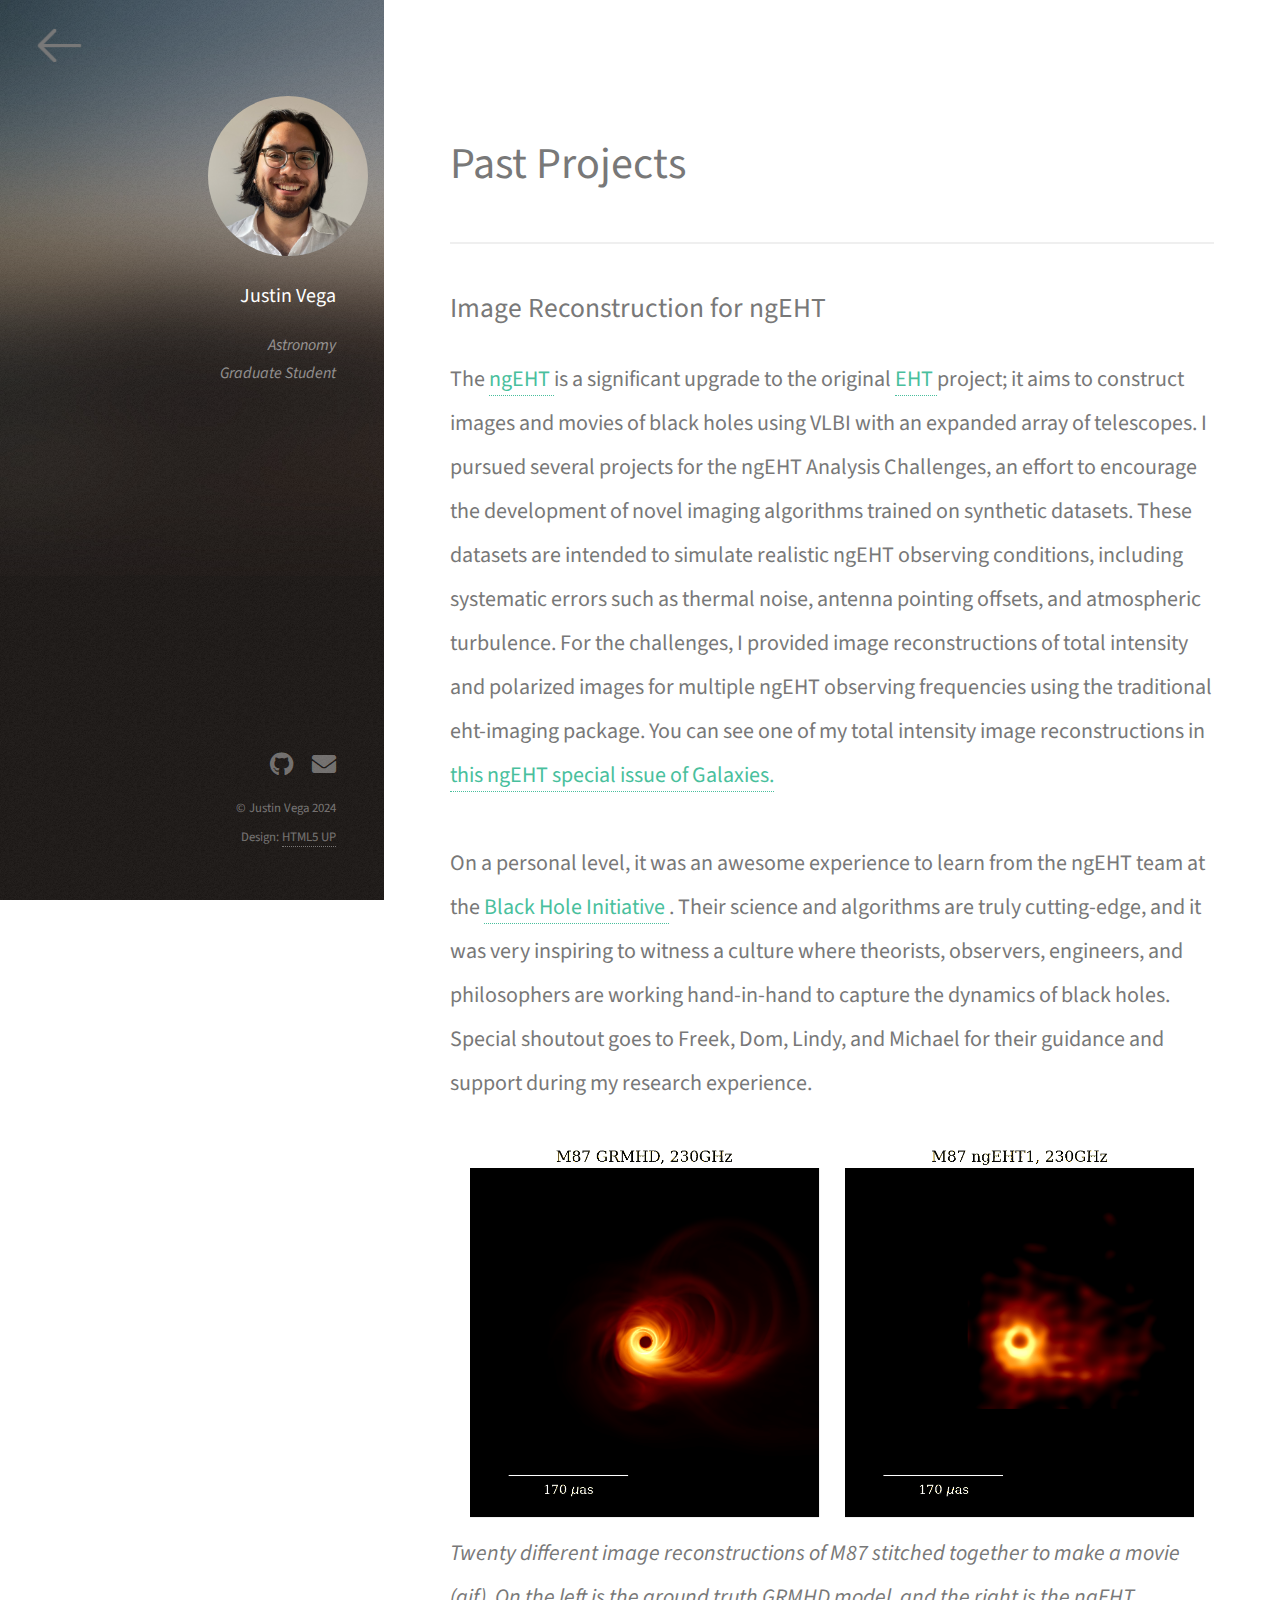
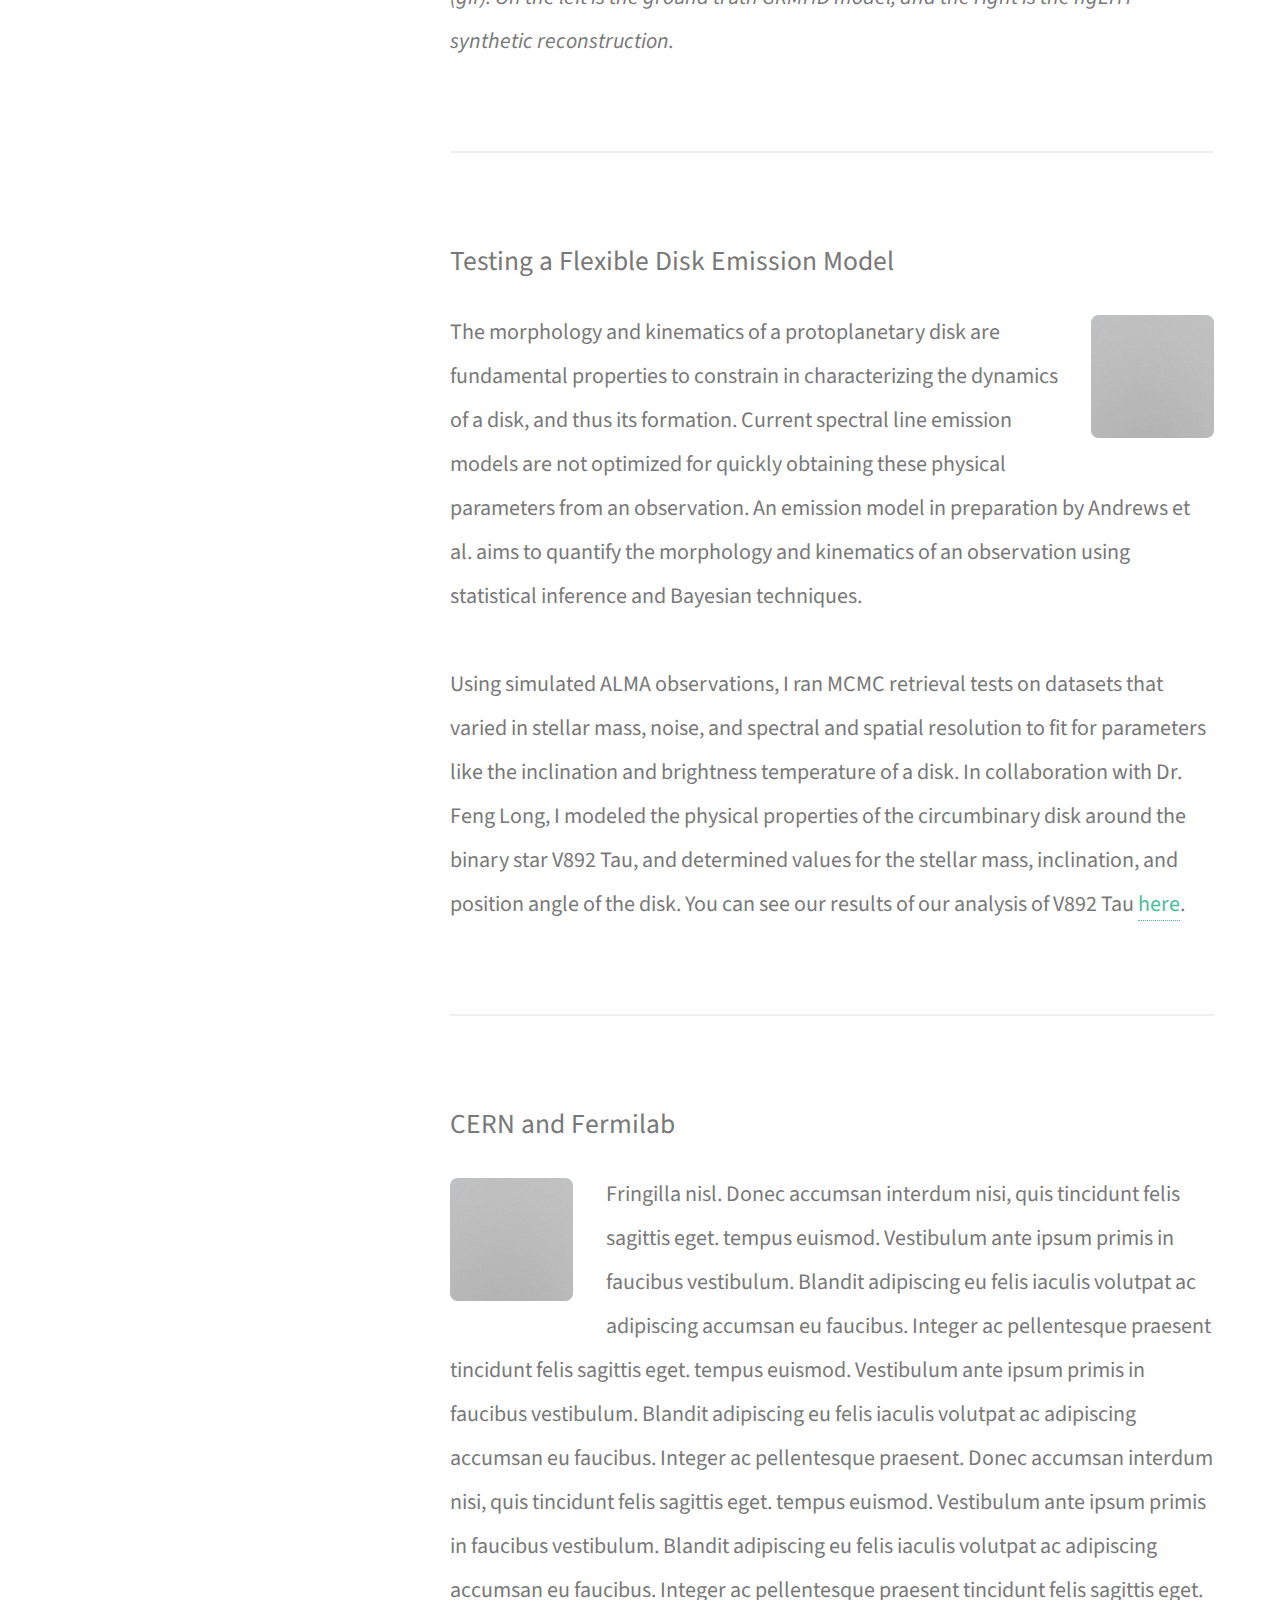
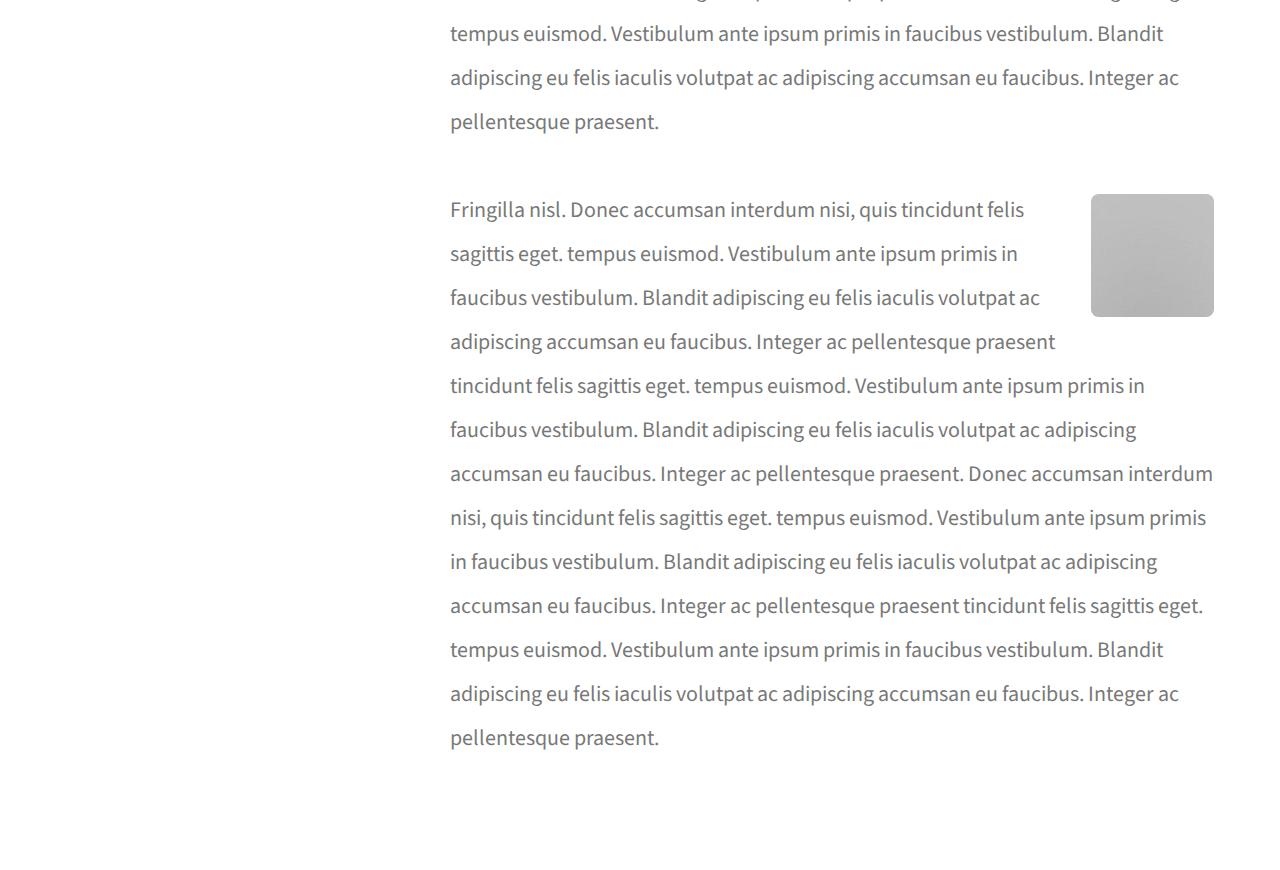
==== commit 80f36d4a: "small changes" ====
--- a/research.html
+++ b/research.html
@@ -399,10 +399,8 @@
 			<footer id="footer">
 				<div class="inner">
 					<ul class="icons">
-						<li><a href="#" class="icon brands fa-twitter"><span class="label">Twitter</span></a></li>
-						<li><a href="#" class="icon brands fa-github"><span class="label">Github</span></a></li>
-						<li><a href="#" class="icon brands fa-dribbble"><span class="label">Dribbble</span></a></li>
-						<li><a href="#" class="icon solid fa-envelope"><span class="label">Email</span></a></li>
+						<li><a href="https://github.com/vegajustin26/" class="icon brands fa-github"><span class="label">Github</span></a></li>
+						<li><a href="#" class="icon solid fa-envelope"><span class="label">mailto:j.vega@columbia.edu</span></a></li>
 					</ul>
 					<ul class="copyright">
 						<li>&copy; Justin Vega 2024</li><li>Design: <a href="http://html5up.net">HTML5 UP</a></li>
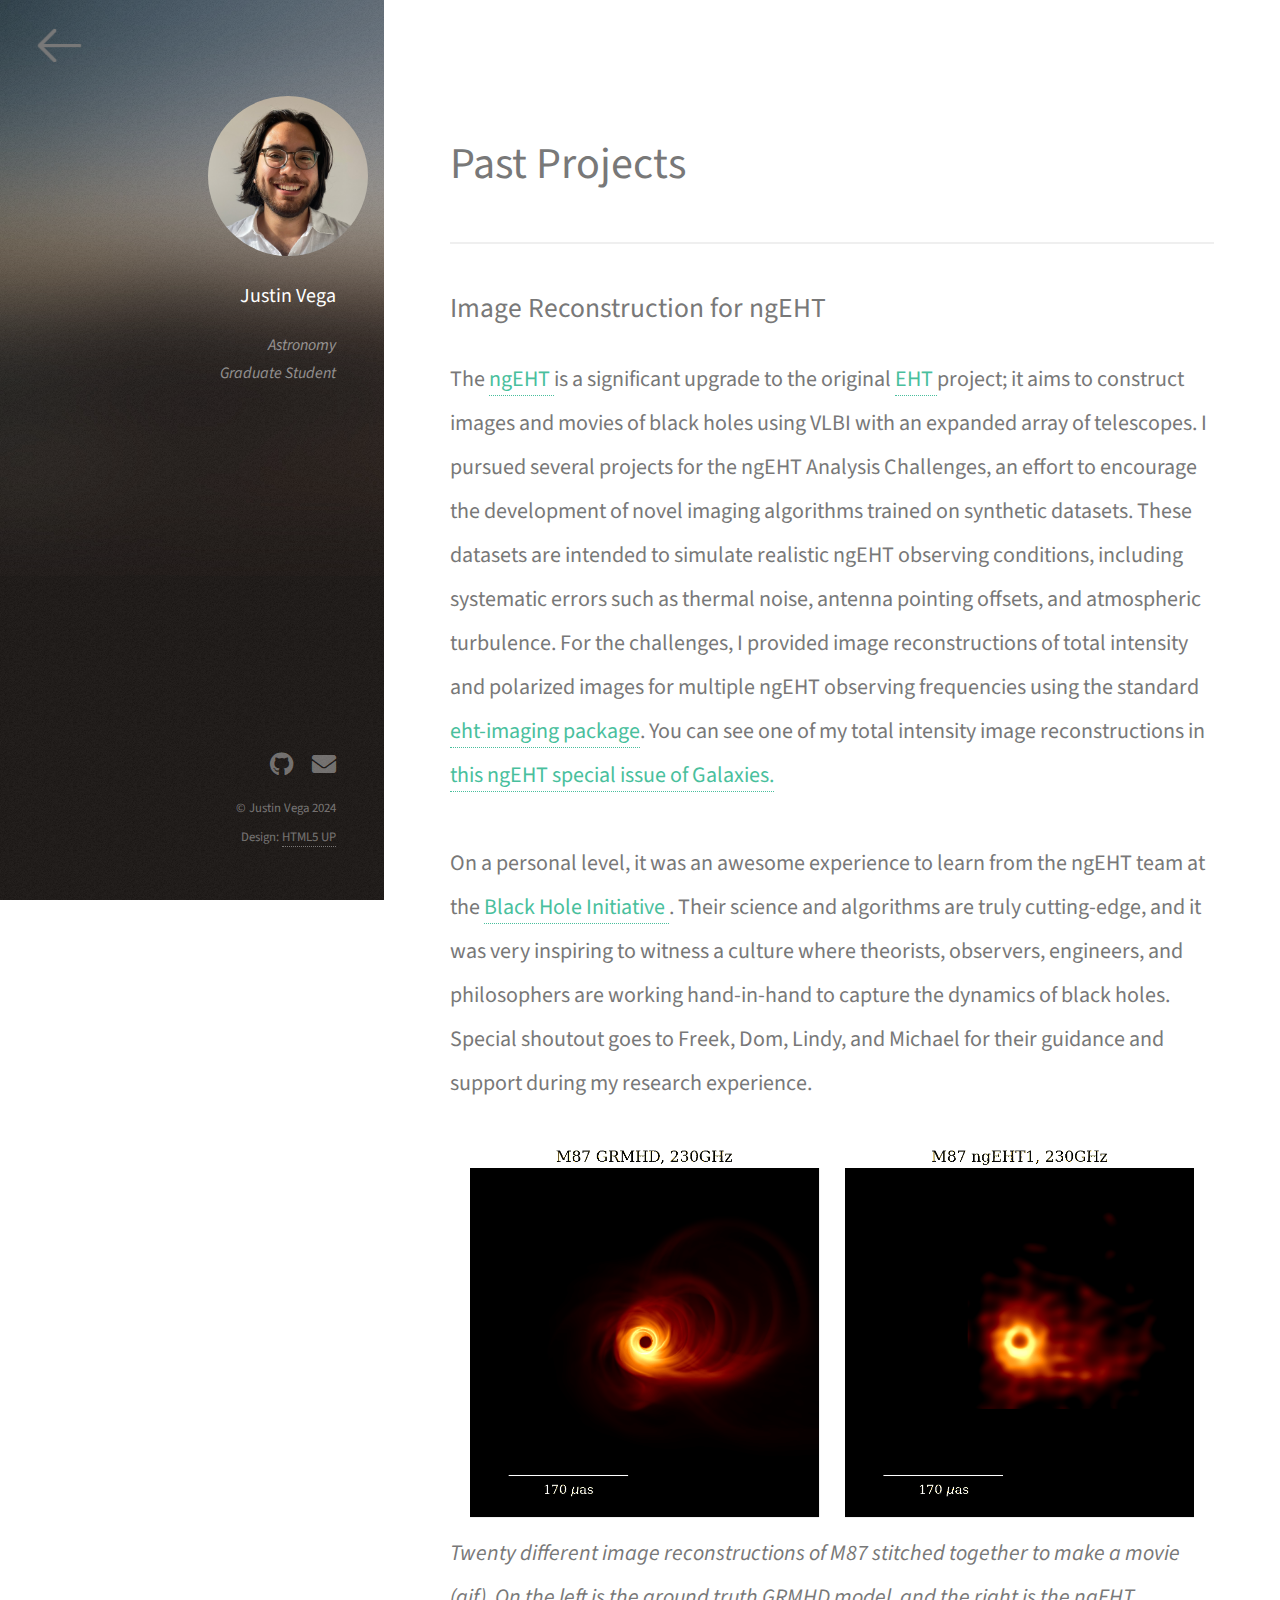
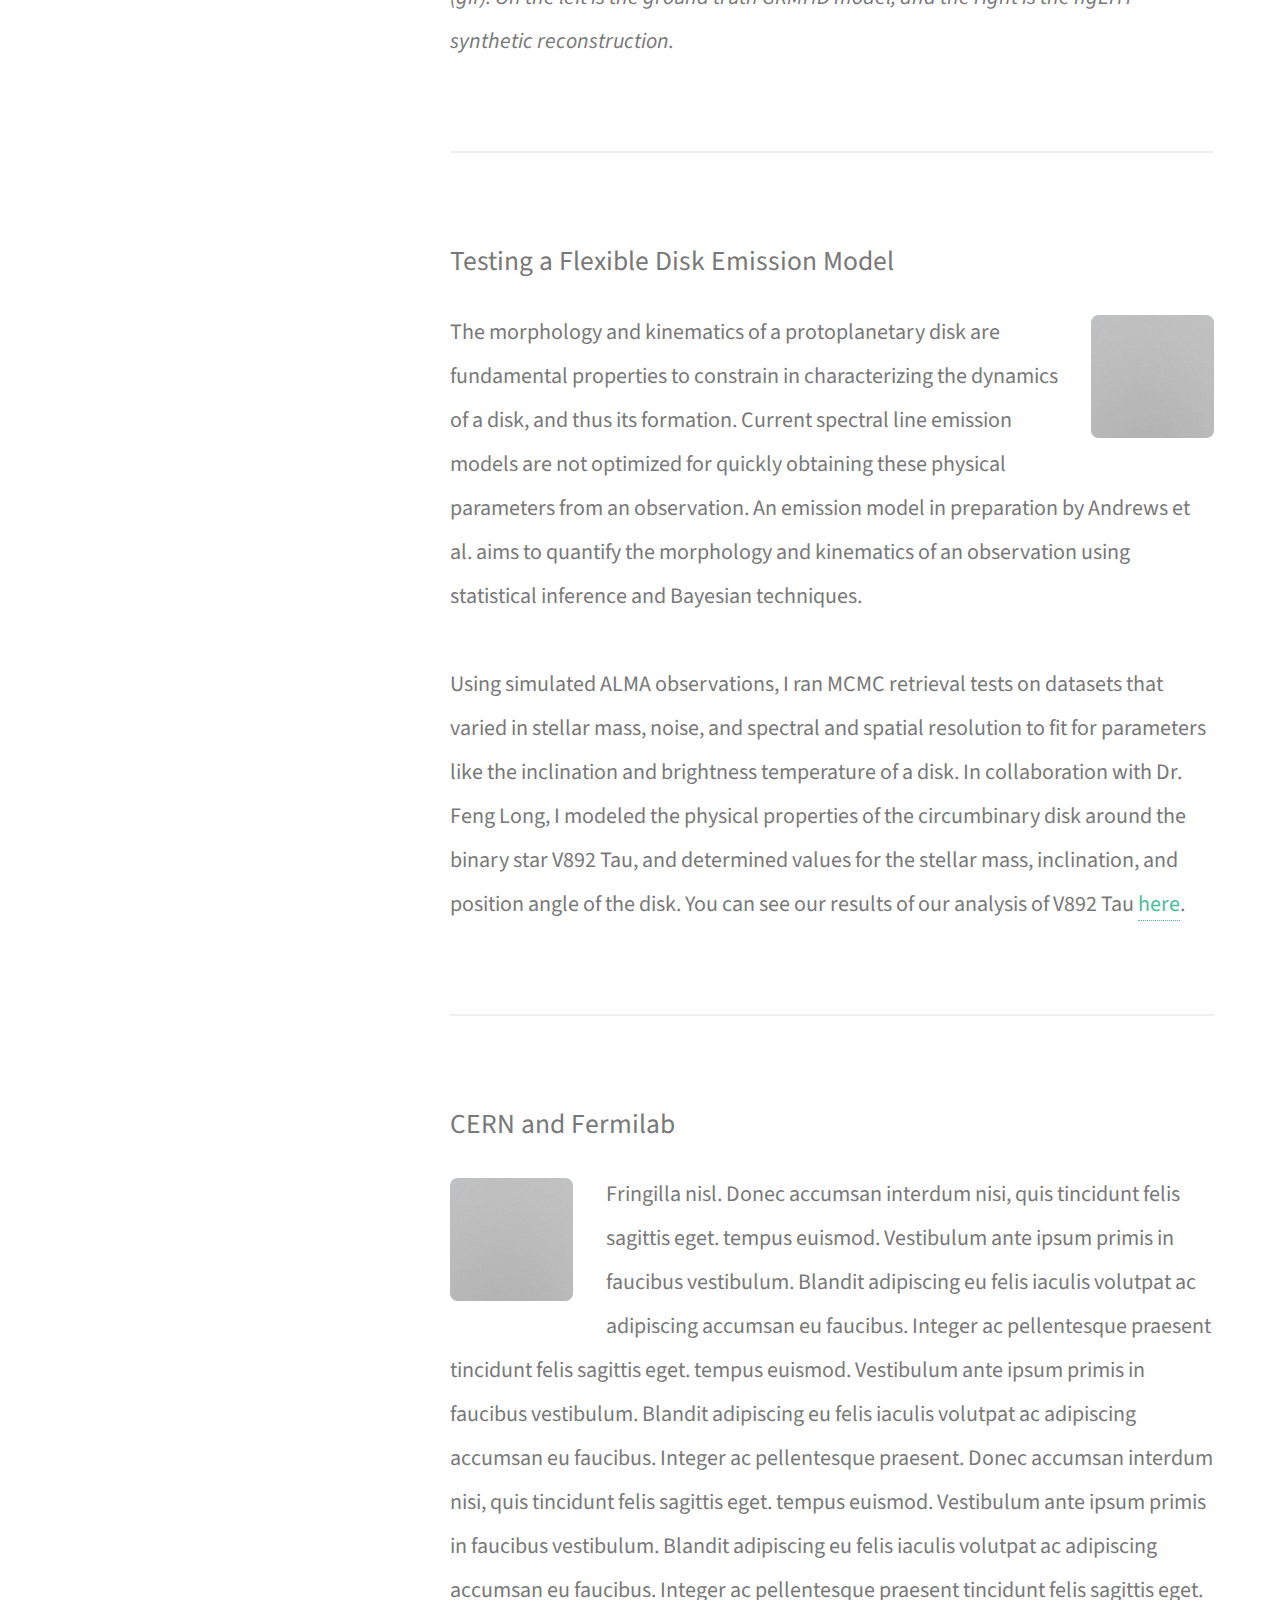
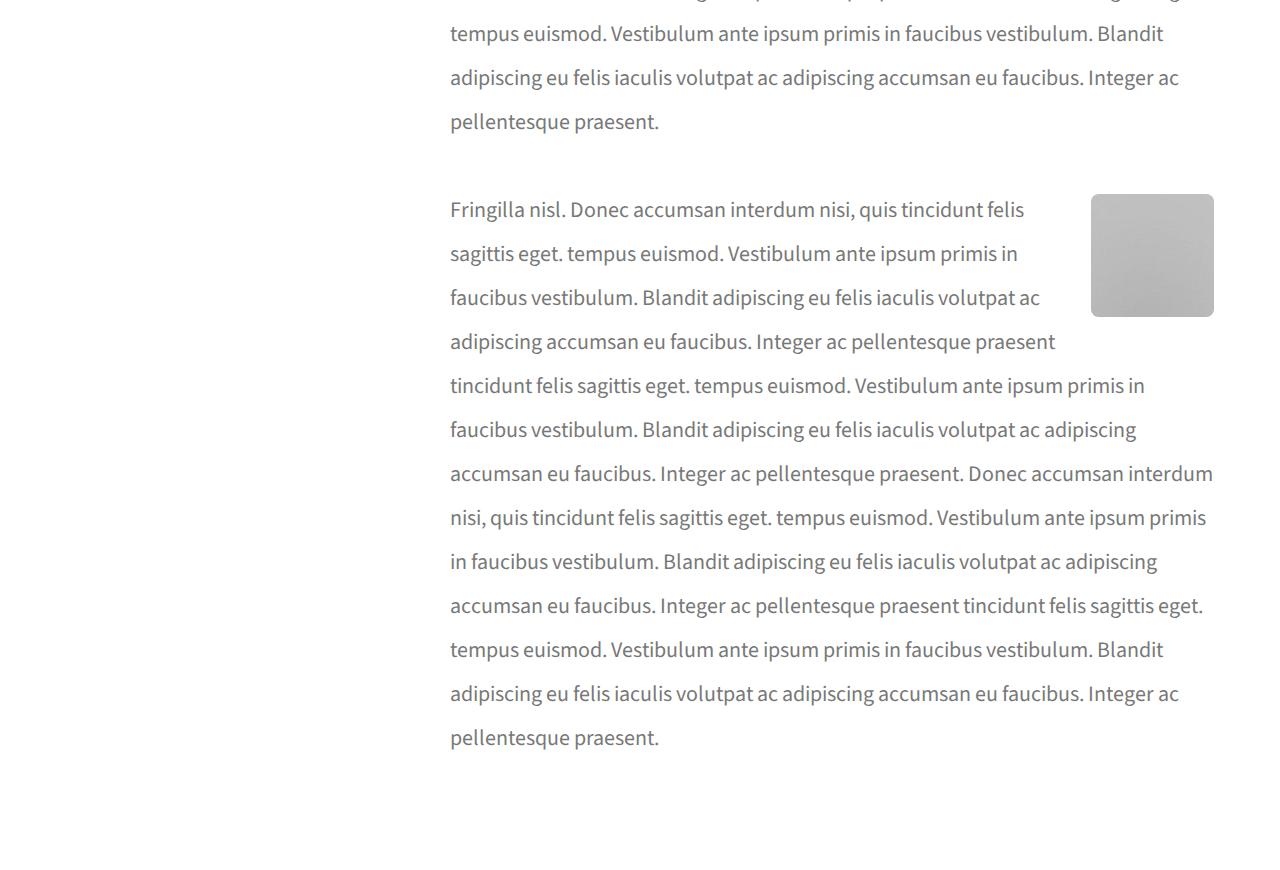
==== commit a0f198ca: "eht-imaging" ====
--- a/research.html
+++ b/research.html
@@ -35,7 +35,7 @@
 					realistic ngEHT observing conditions, including systematic errors such as thermal 
 					noise, antenna pointing offsets, and atmospheric turbulence. For the challenges, I 
 					provided image reconstructions of total intensity and polarized images for multiple 
-					ngEHT observing frequencies using the traditional eht-imaging package. You can see one 
+					ngEHT observing frequencies using the standard <a href="https://github.com/achael/eht-imaging">eht-imaging package</a>. You can see one 
 					of my total intensity image reconstructions in <a href="https://www.mdpi.com/2075-4434/11/1/12#:~:text=The%20ngEHT%20Analysis%20Challenges%20aim,EHT%20Imaging%20Challenges%20%5B20%5D.">
 						this ngEHT special issue of Galaxies. </a>
 				
--- a/assets/css/main.css
+++ b/assets/css/main.css
@@ -2482,7 +2482,7 @@
 		white-space: nowrap;
 	}
 	button.backbutton{
-		position: fixed;
+		position: absolute;
 		top: 0;
 		left: 2em;
 		background: transparent;
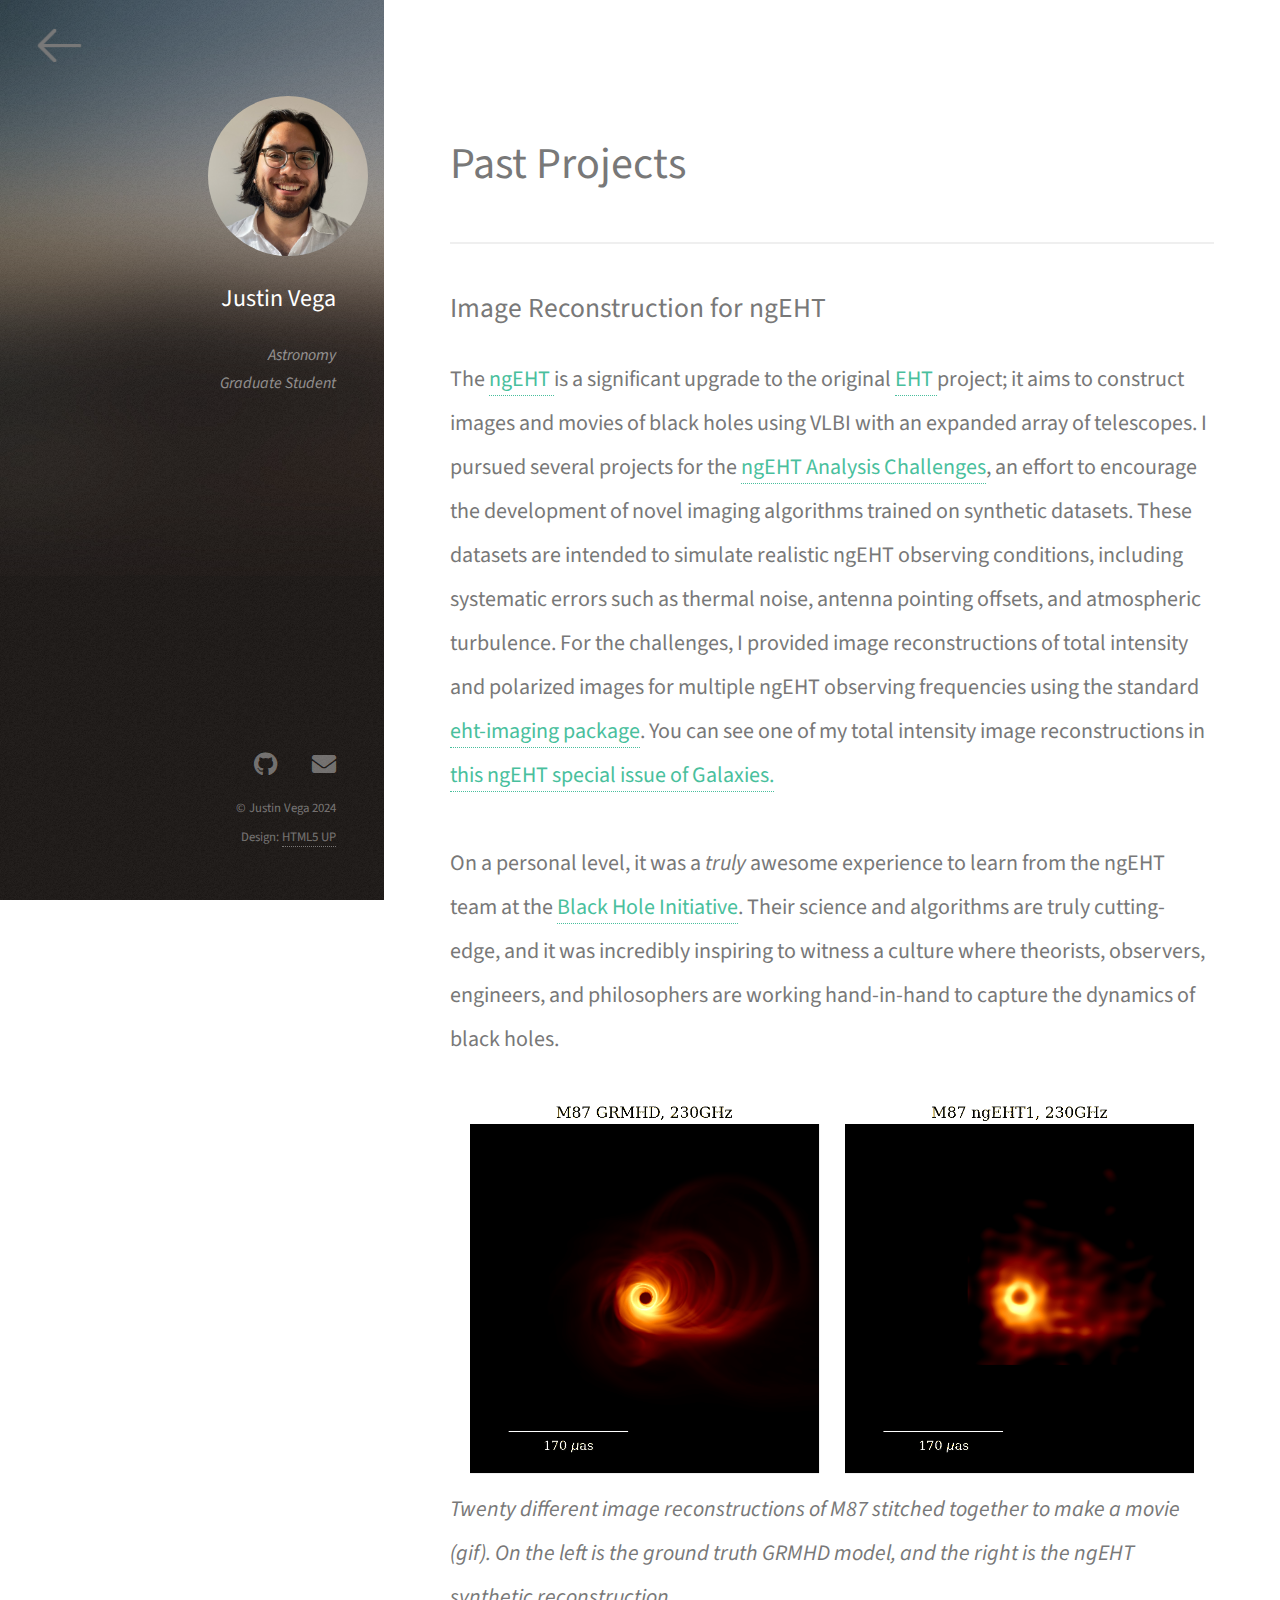
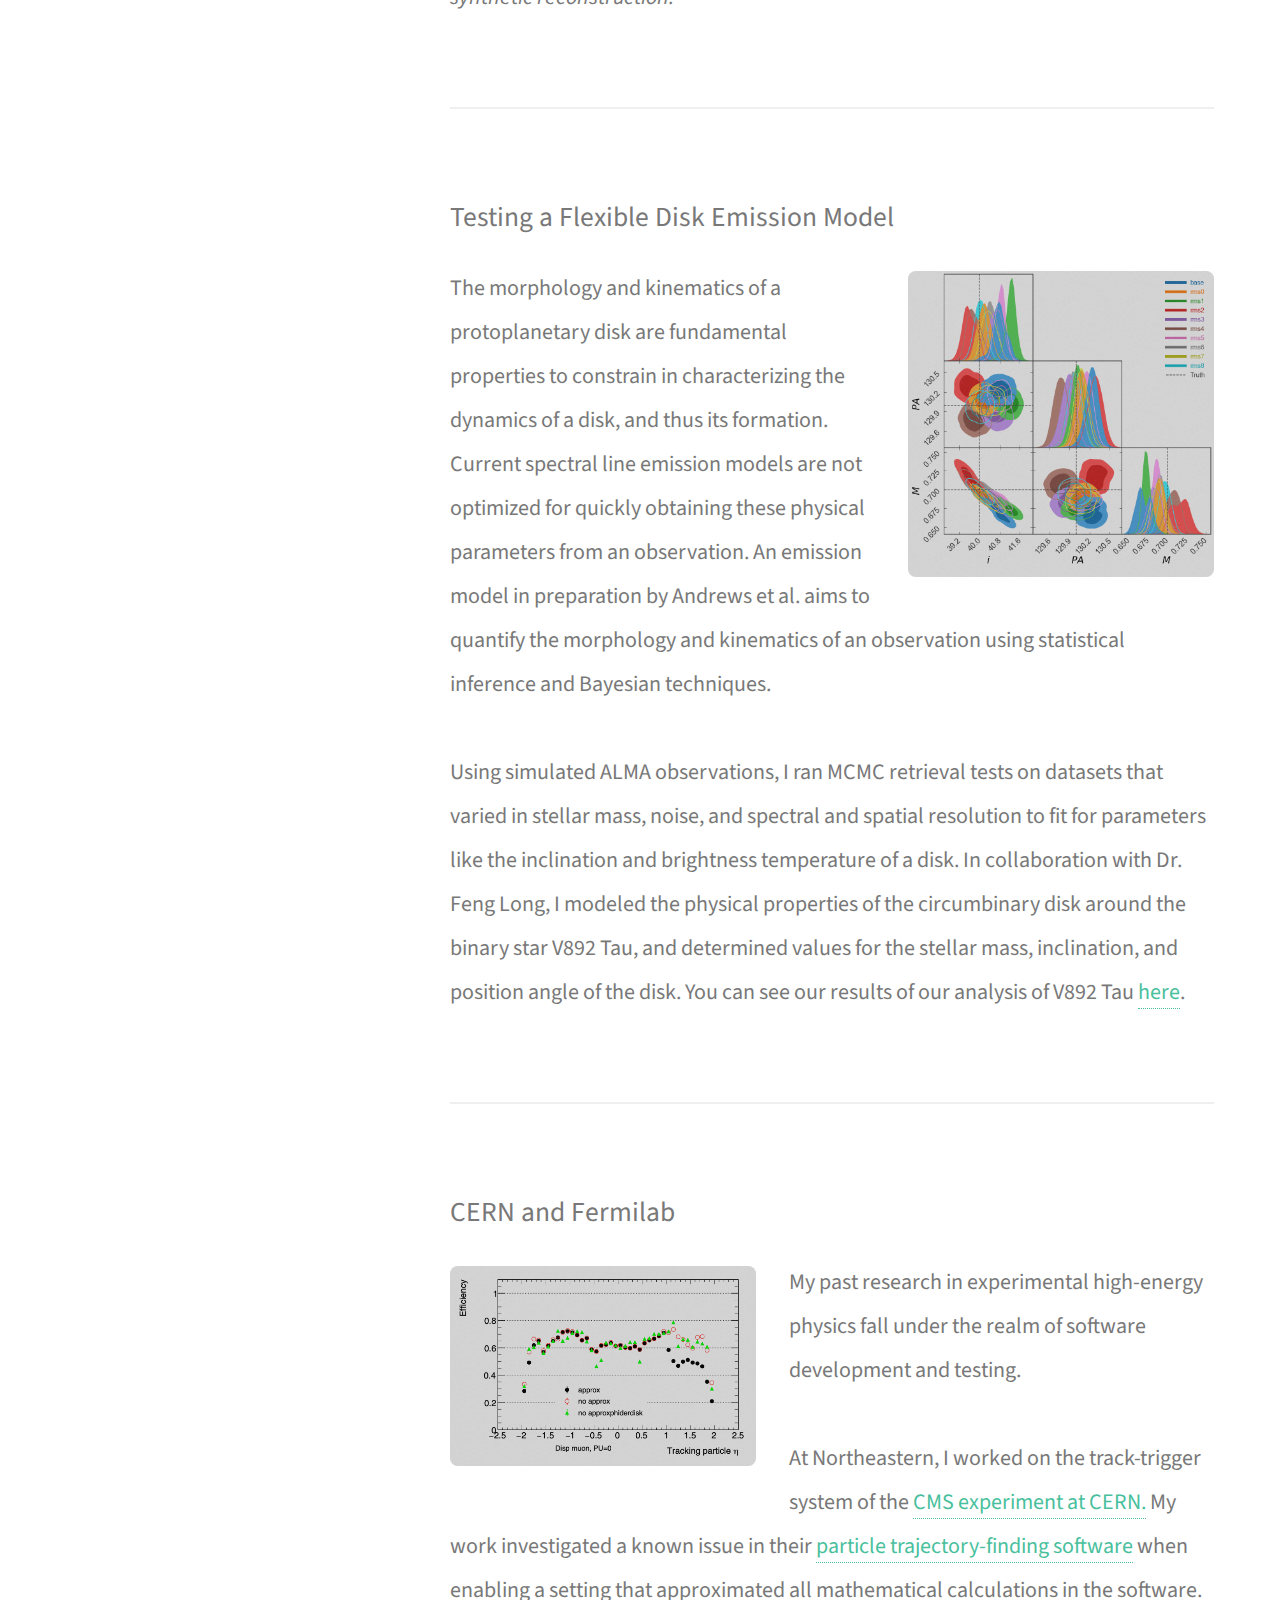
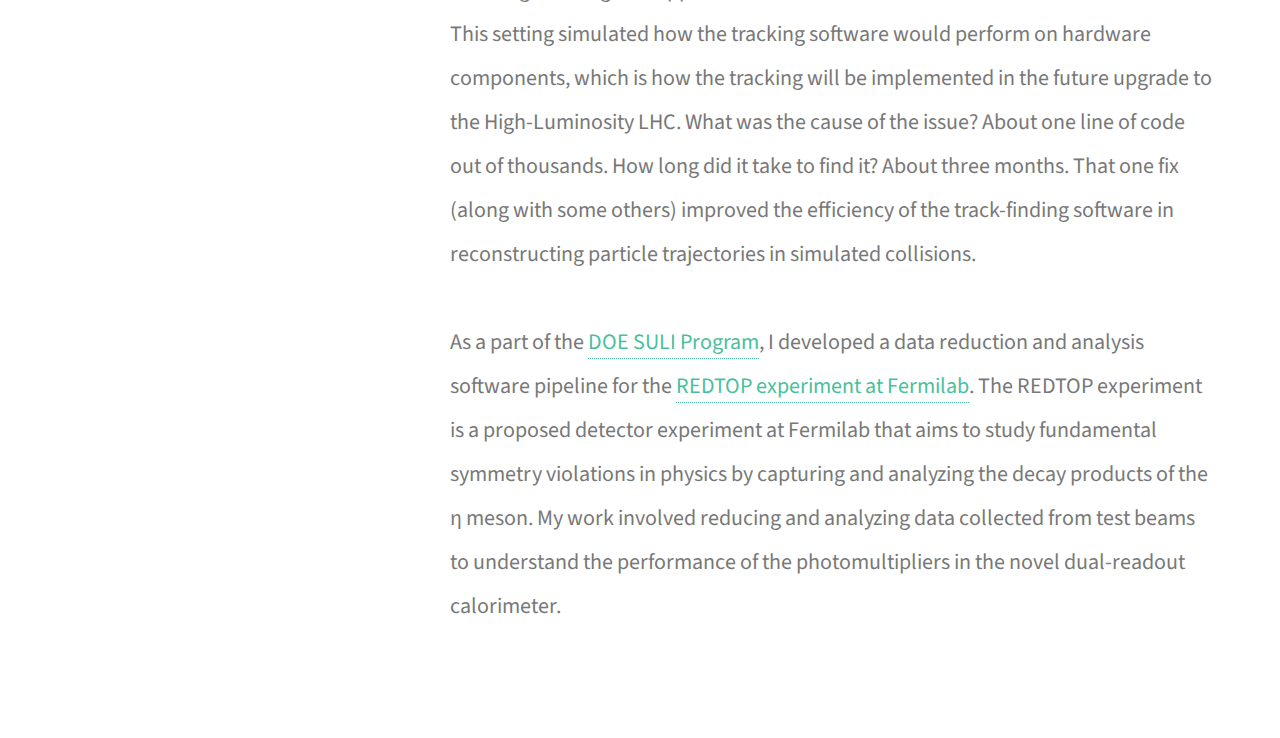
==== commit 14b1f5d8: "make it public" ====
--- a/research.html
+++ b/research.html
@@ -30,7 +30,7 @@
                     <h3>Image Reconstruction for ngEHT</h3>
                     <p>The <a href="https://ngeht.org/"> ngEHT </a> is a significant upgrade to the original <a href="https://eventhorizontelescope.org/"> EHT </a>project; it aims to construct images and movies of black holes
 					using VLBI with an expanded array of telescopes. I pursued several projects for the 
-					ngEHT Analysis Challenges, an effort to encourage the development of novel imaging 
+					<a href = "https://challenge.ngeht.org/">ngEHT Analysis Challenges</a>, an effort to encourage the development of novel imaging 
 					algorithms trained on synthetic datasets. These datasets are intended to simulate 
 					realistic ngEHT observing conditions, including systematic errors such as thermal 
 					noise, antenna pointing offsets, and atmospheric turbulence. For the challenges, I 
@@ -41,14 +41,13 @@
 				
 					<br><br>
 
-					On a personal level, it was an awesome experience to learn from the ngEHT team at the <a href="https://bhi.fas.harvard.edu/"> Black Hole Initiative </a>.
-					Their science and algorithms are truly cutting-edge, and it was very inspiring to witness a culture where 
+					On a personal level, it was a <it>truly</it> awesome experience to learn from the ngEHT team at the <a href="https://bhi.fas.harvard.edu/"> Black Hole Initiative</a>.
+					Their science and algorithms are truly cutting-edge, and it was incredibly inspiring to witness a culture where 
 					theorists, observers, engineers, and philosophers are working hand-in-hand to capture the dynamics of black holes. 
-					Special shoutout goes to Freek, Dom, Lindy, and Michael for their guidance and support during my research experience. 
 				</p>
 				<div class="box alt">
 					<div class="row">
-						<img class= "research-img" src="images/fulls/M87_230GHz_ch2.gif" alt="" />
+						<img class= "research-img" src="images/fulls/M87_230GHz_ch2.gif" alt="black hole" />
 				<p><it>Twenty different image reconstructions of M87 stitched together to make a movie (gif). On the left is the ground truth GRMHD model, and the right is the ngEHT synthetic reconstruction.</it></p>
 					</div>
 				</div>
@@ -57,7 +56,7 @@
 
                 <section id="disk">
                     <h3>Testing a Flexible Disk Emission Model</h3>
-                    <p><span class="image right"><img src="images/avatar.jpg" alt="" />
+                    <p><span class="image right"><img src="images/thumbs/disk testing.png" alt="disk" />
 					</span>The morphology and kinematics of a protoplanetary disk are fundamental properties to constrain in characterizing 
 					the dynamics of a disk, and thus its formation. Current spectral line emission models are not optimized for quickly 
 					obtaining these physical parameters from an observation. An emission model in preparation by Andrews et al. aims to 
@@ -71,8 +70,21 @@
 
                 <section id="exp-hep">
                     <h3>CERN and Fermilab</h3>
-                    <p><span class="image left"><img src="images/avatar.jpg" alt="" /></span>Fringilla nisl. Donec accumsan interdum nisi, quis tincidunt felis sagittis eget. tempus euismod. Vestibulum ante ipsum primis in faucibus vestibulum. Blandit adipiscing eu felis iaculis volutpat ac adipiscing accumsan eu faucibus. Integer ac pellentesque praesent tincidunt felis sagittis eget. tempus euismod. Vestibulum ante ipsum primis in faucibus vestibulum. Blandit adipiscing eu felis iaculis volutpat ac adipiscing accumsan eu faucibus. Integer ac pellentesque praesent. Donec accumsan interdum nisi, quis tincidunt felis sagittis eget. tempus euismod. Vestibulum ante ipsum primis in faucibus vestibulum. Blandit adipiscing eu felis iaculis volutpat ac adipiscing accumsan eu faucibus. Integer ac pellentesque praesent tincidunt felis sagittis eget. tempus euismod. Vestibulum ante ipsum primis in faucibus vestibulum. Blandit adipiscing eu felis iaculis volutpat ac adipiscing accumsan eu faucibus. Integer ac pellentesque praesent.</p>
-                    <p><span class="image right"><img src="images/avatar.jpg" alt="" /></span>Fringilla nisl. Donec accumsan interdum nisi, quis tincidunt felis sagittis eget. tempus euismod. Vestibulum ante ipsum primis in faucibus vestibulum. Blandit adipiscing eu felis iaculis volutpat ac adipiscing accumsan eu faucibus. Integer ac pellentesque praesent tincidunt felis sagittis eget. tempus euismod. Vestibulum ante ipsum primis in faucibus vestibulum. Blandit adipiscing eu felis iaculis volutpat ac adipiscing accumsan eu faucibus. Integer ac pellentesque praesent. Donec accumsan interdum nisi, quis tincidunt felis sagittis eget. tempus euismod. Vestibulum ante ipsum primis in faucibus vestibulum. Blandit adipiscing eu felis iaculis volutpat ac adipiscing accumsan eu faucibus. Integer ac pellentesque praesent tincidunt felis sagittis eget. tempus euismod. Vestibulum ante ipsum primis in faucibus vestibulum. Blandit adipiscing eu felis iaculis volutpat ac adipiscing accumsan eu faucibus. Integer ac pellentesque praesent.</p>
+                    <p><span class="image left"><img src="images/thumbs/eta efficiency.png" alt="CMS" /></span>
+                    My past research in experimental high-energy physics fall under the realm of software development and testing. <br> <br> At 
+					Northeastern, I worked on the track-trigger system of the <a href = "https://home.cern/science/experiments/cms">CMS experiment at CERN.</a>
+					My work investigated a known issue in their <a href = "https://github.com/cms-sw/cmssw/tree/master/L1Trigger">particle trajectory-finding software</a> 
+					when enabling a setting that approximated all mathematical calculations in the software. 
+					This setting simulated how the tracking software would perform on hardware components, which is how the tracking will be implemented 
+					in the future upgrade to the High-Luminosity LHC. What was the cause of the issue? About one line of code out of thousands. How long 
+					did it take to find it? About three months. That one fix (along with some others) improved the efficiency of the track-finding software 
+					in reconstructing particle trajectories in simulated collisions. 
+					<br><br>
+					As a part of the <a href = "https://science.osti.gov/wdts/suli">DOE SULI Program</a>, I developed a data reduction and analysis software 
+					pipeline for the <a href = "https://redtop.fnal.gov/">REDTOP experiment at Fermilab</a>. 
+					The REDTOP experiment is a proposed detector experiment at Fermilab that aims to study fundamental symmetry violations in physics by 
+					capturing and analyzing the decay products of the η meson. My work involved reducing and analyzing data collected from test beams to 
+					understand the performance of the photomultipliers in the novel dual-readout calorimeter.
                 </section>
 
 				<!-- Four -->
--- a/assets/css/main.css
+++ b/assets/css/main.css
@@ -2219,7 +2219,7 @@
 
 		ul.icons li {
 			display: inline-block;
-			padding: 0 1em 0 0;
+			padding: 0 1em 0 1em;
 		}
 
 			ul.icons li:last-child {
@@ -2482,7 +2482,7 @@
 		white-space: nowrap;
 	}
 	button.backbutton{
-		position: absolute;
+		position: fixed;
 		top: 0;
 		left: 2em;
 		background: transparent;
@@ -2598,6 +2598,7 @@
 		.work-item h3 {
 			font-size: 1em;
 			margin: 0 0 0.5em 0;
+			text-align: center;
 		}
 
 		.work-item p {
@@ -2663,11 +2664,11 @@
 
 		#header h2, #header h3, #header h4, #header h5, #header h6 {
 			color: #ffffff;
+			font-size: 1.5em;
 		}
 
 		#header h1 {
 			color: rgba(255, 255, 255, 0.5);
-			font-size: 1.35em;
 			line-height: 1.75em;
 			margin: 0;
 		}
